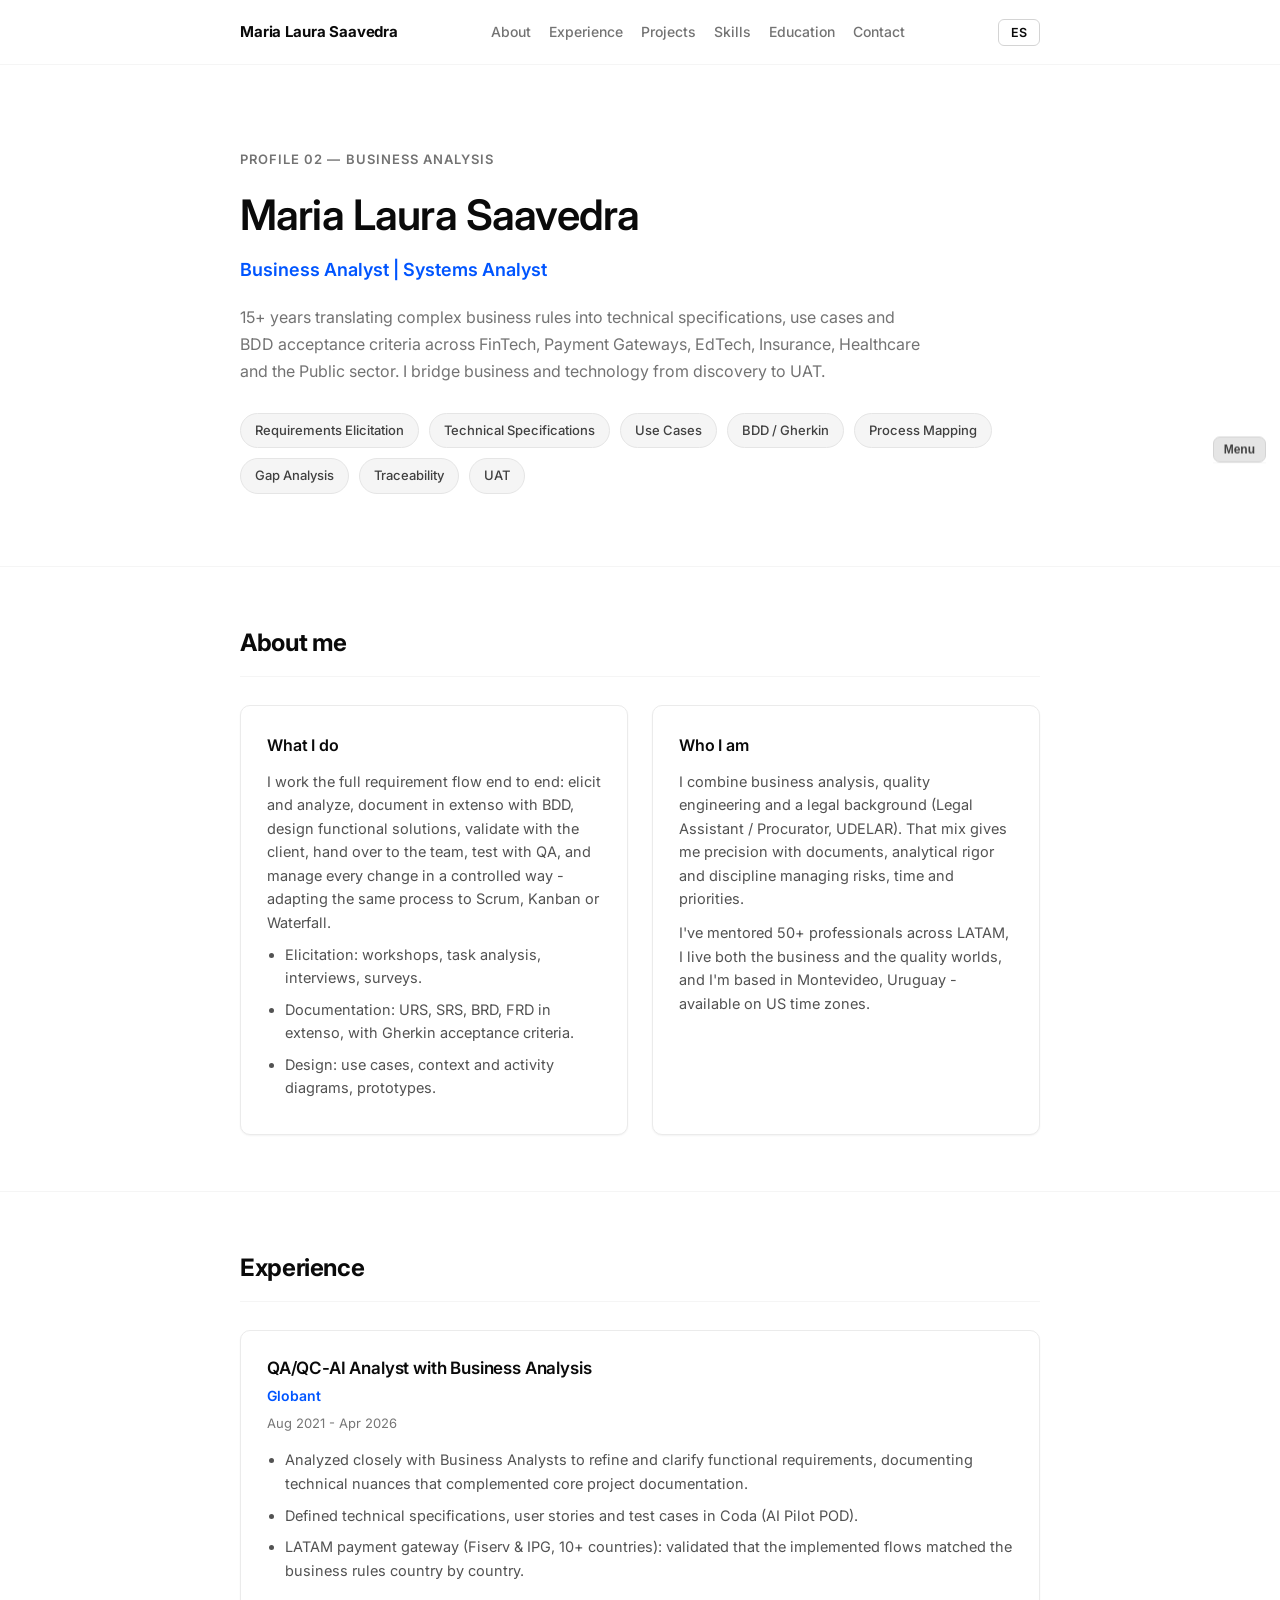
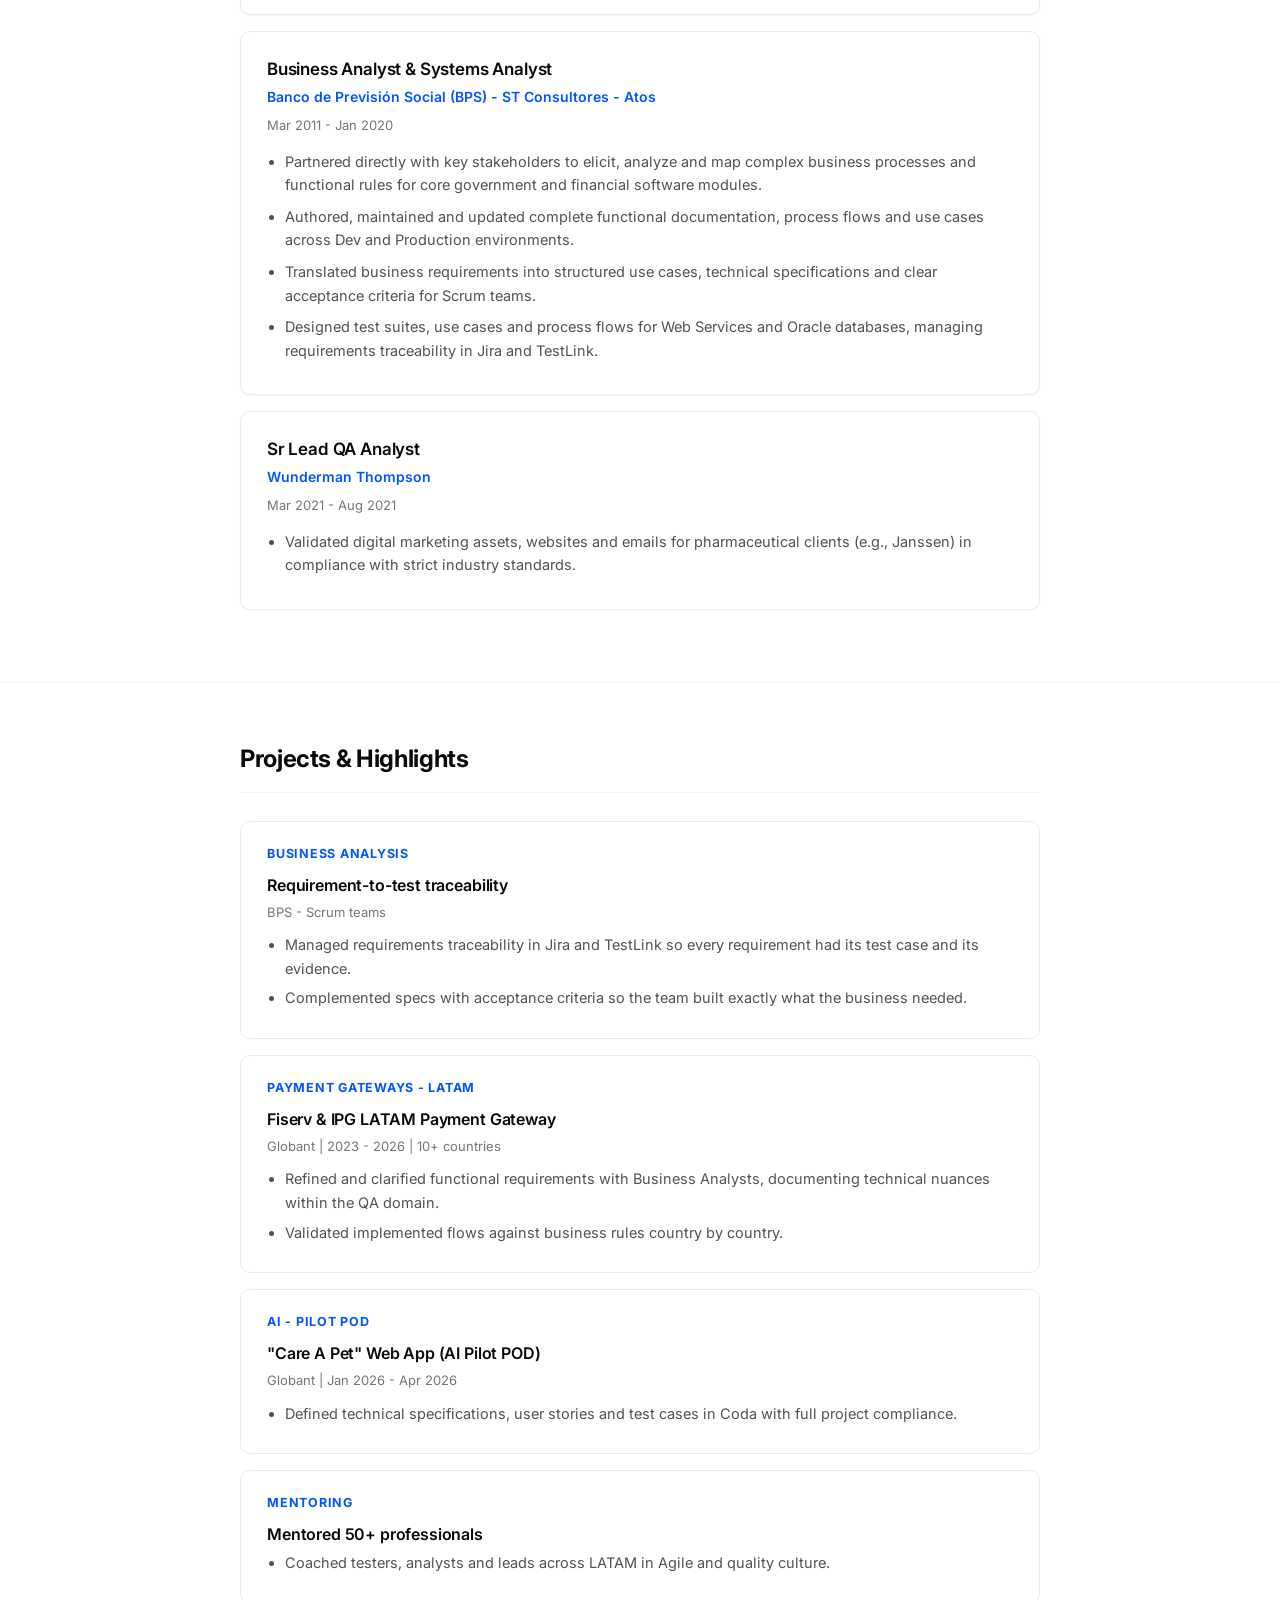
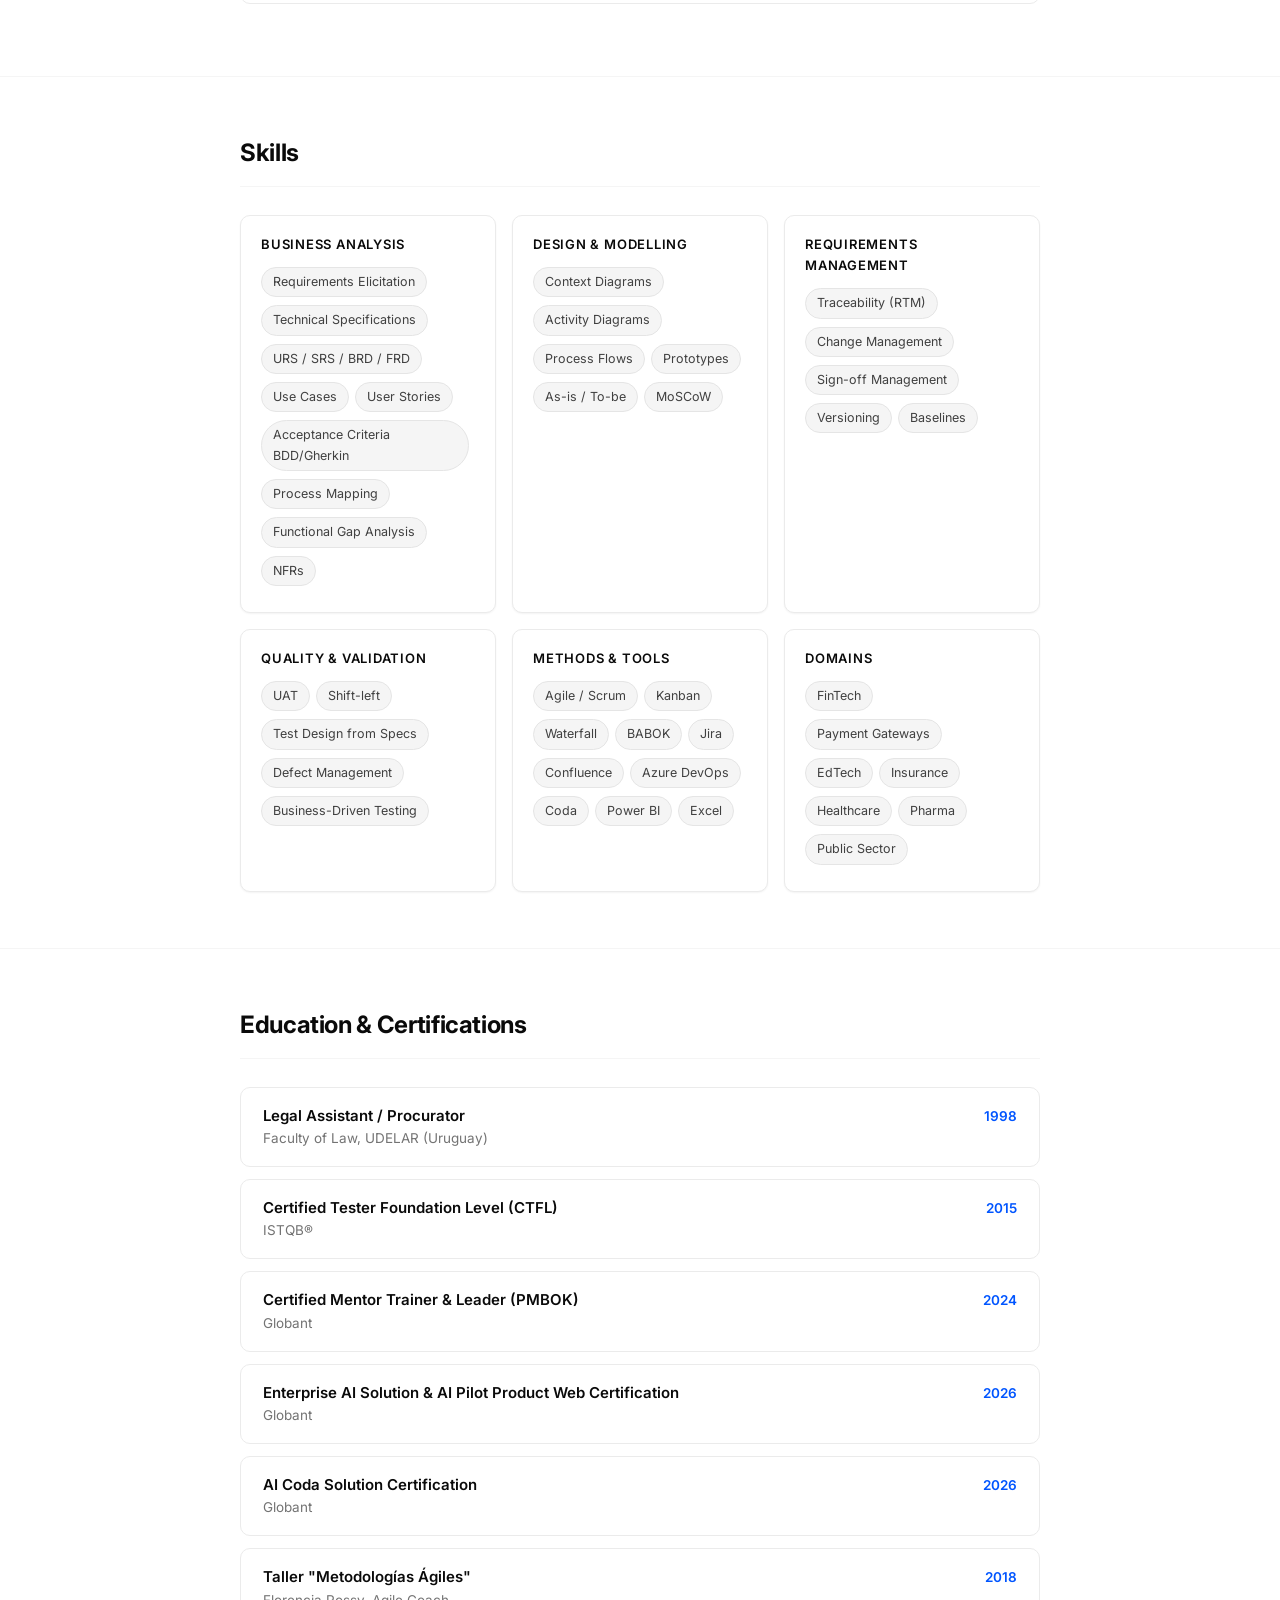
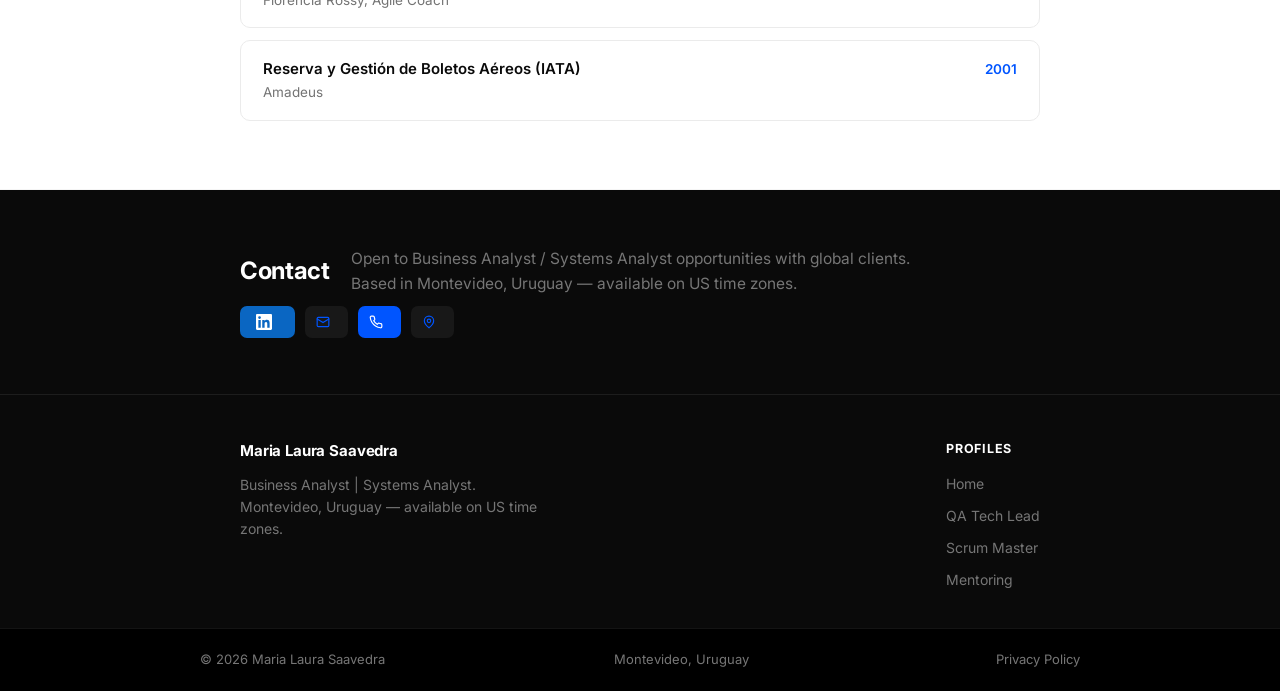
==== ba.html @ 7ba2ed05 "Anti-copia: CSS user-select, JS bloqueo clic/teclas, actualizo PDF CV-QA, fix tag-pair preexistentes" ====
<!DOCTYPE html>
<html lang="en">
<head>
<meta charset="UTF-8">
<meta name="viewport" content="width=device-width, initial-scale=1.0">
<title>Maria Laura Saavedra - Business Analyst</title>
<meta name="description" content="Business Analyst &amp; Systems Analyst with 15+ years. Requirements elicitation, technical specifications, use cases, BDD acceptance criteria, process mapping. FinTech, insurance, public sector.">
<link rel="preconnect" href="https://fonts.googleapis.com">
<link rel="preconnect" href="https://fonts.gstatic.com" crossorigin>
<link href="https://fonts.googleapis.com/css2?family=Inter:wght@400;500;600;700;800&display=swap" rel="stylesheet">
<link rel="stylesheet" href="styles.css">
</head>
<body>

<nav>
  <div class="container">
    <a class="logo" href="index.html">Maria Laura Saavedra</a>
    <div class="nav-links">
      <a href="#about"><span class="en">About</span><span class="es">Sobre mí</span></a>
      <a href="#experience"><span class="en">Experience</span><span class="es">Experiencia</span></a>
      <a href="#projects"><span class="en">Projects</span><span class="es">Proyectos</span></a>
      <a href="#skills"><span class="en">Skills</span><span class="es">Habilidades</span></a>
      <a href="#education"><span class="en">Education</span><span class="es">Educación</span></a>
      <a href="#contact"><span class="en">Contact</span><span class="es">Contacto</span></a>
    </div>
    <button class="lang-btn" id="langBtn" onclick="toggleLang()">ES</button>
  </div>
</nav>

<header class="hero">
  <div class="container">
    <span class="hero-label en">Profile 02 &mdash; Business Analysis</span>
    <span class="hero-label es">Perfil 02 &mdash; Análisis de Negocio</span>
    <h1>Maria Laura Saavedra</h1>
    <div class="role">Business Analyst | Systems Analyst</div>
    <p class="en">15+ years translating complex business rules into technical specifications, use cases and BDD acceptance criteria across FinTech, Payment Gateways, EdTech, Insurance, Healthcare and the Public sector. I bridge business and technology from discovery to UAT.</p>
    <p class="es">15+ años traduciendo reglas de negocio complejas en especificaciones técnicas, casos de uso y criterios de aceptación BDD en FinTech, Pasarelas de Pago, EdTech, Seguros, Salud y Sector Público. Soy el puente entre el negocio y la tecnología, del discovery a la UAT.</p>
    <div class="chips">
      <span class="chip">Requirements Elicitation</span>
      <span class="chip">Technical Specifications</span>
      <span class="chip">Use Cases</span>
      <span class="chip">BDD / Gherkin</span>
      <span class="chip">Process Mapping</span>
      <span class="chip">Gap Analysis</span>
      <span class="chip">Traceability</span>
      <span class="chip">UAT</span>
    </div>
  </div>
</header>

<section id="about">
  <div class="container">
    <h2 class="en">About me</h2><h2 class="es">Sobre mí</h2>
    <div class="about-grid">
      <div class="about-card">
        <h3 class="en">What I do</h3><h3 class="es">Qué hago</h3>
        <p class="en">I work the full requirement flow end to end: elicit and analyze, document in extenso with BDD, design functional solutions, validate with the client, hand over to the team, test with QA, and manage every change in a controlled way - adapting the same process to Scrum, Kanban or Waterfall.</p>
        <p class="es">Trabajo el flujo completo del requisito: elicito y analizo, documento en extenso con BDD, diseño soluciones funcionales, valido con el cliente, entrego al equipo, pruebo con QA y gestiono cada cambio de forma controlada - adaptando el proceso a Scrum, Kanban o Waterfall.</p>
        <ul>
          <li class="en">Elicitation: workshops, task analysis, interviews, surveys.</li>
          <li class="es">Elicitación: workshops, task analysis, entrevistas, encuestas.</li>
          <li class="en">Documentation: URS, SRS, BRD, FRD in extenso, with Gherkin acceptance criteria.</li>
          <li class="es">Documentación: URS, SRS, BRD, FRD en extenso, con criterios de aceptación Gherkin.</li>
          <li class="en">Design: use cases, context and activity diagrams, prototypes.</li>
          <li class="es">Diseño: casos de uso, diagramas de contexto y actividad, prototipos.</li>
        </ul>
      </div>
      <div class="about-card">
        <h3 class="en">Who I am</h3><h3 class="es">Quién soy</h3>
        <p class="en">I combine business analysis, quality engineering and a legal background (Legal Assistant / Procurator, UDELAR). That mix gives me precision with documents, analytical rigor and discipline managing risks, time and priorities.</p>
        <p class="es">Combino análisis de negocio, ingeniería de calidad y formación legal (Asistente / Procurador, UDELAR). Esa mezcla me da precisión con la documentación, rigor analítico y disciplina para gestionar riesgos, tiempos y prioridades.</p>
        <p class="en" style="margin-top:10px;">I've mentored 50+ professionals across LATAM, I live both the business and the quality worlds, and I'm based in Montevideo, Uruguay - available on US time zones.</p>
        <p class="es" style="margin-top:10px;">He mentorado a 50+ profesionales en LATAM, vivo los mundos del negocio y de la calidad, y estoy en Montevideo, Uruguay - disponible en horarios de EE.UU.</p>
      </div>
    </div>
  </div>
</section>

<section id="experience">
  <div class="container">
    <h2 class="en">Experience</h2><h2 class="es">Experiencia</h2>

    <div class="job">
      <h3 class="en">QA/QC-AI Analyst with Business Analysis</h3><h3 class="es">QA/QC-AI Analyst con Análisis de Negocio</h3>
      <div class="co">Globant</div>
      <div class="date">Aug 2021 - Apr 2026</div>
      <ul>
        <li class="en">Analyzed closely with Business Analysts to refine and clarify functional requirements, documenting technical nuances that complemented core project documentation.</li>
        <li class="es">Analicé junto a los Business Analysts para refinar y clarificar requisitos funcionales, documentando matices técnicos que complementaban la documentación central del proyecto.</li>
        <li class="en">Defined technical specifications, user stories and test cases in Coda (AI Pilot POD).</li>
        <li class="es">Definí especificaciones técnicas, user stories y casos de prueba en Coda (AI Pilot POD).</li>
        <li class="en">LATAM payment gateway (Fiserv &amp; IPG, 10+ countries): validated that the implemented flows matched the business rules country by country.</li>
        <li class="es">Pasarela de pagos LATAM (Fiserv &amp; IPG, 10+ países): validé que los flujos implementados coincidieran con las reglas de negocio país por país.</li>
      </ul>
    </div>

    <div class="job">
      <h3 class="en">Business Analyst &amp; Systems Analyst</h3><h3 class="es">Business Analyst &amp; Systems Analyst</h3>
      <div class="co">Banco de Previsi&oacute;n Social (BPS) - ST Consultores - Atos</div>
      <div class="date">Mar 2011 - Jan 2020</div>
      <ul>
        <li class="en">Partnered directly with key stakeholders to elicit, analyze and map complex business processes and functional rules for core government and financial software modules.</li>
        <li class="es">Trabajé directamente con stakeholders clave para elicitar, analizar y mapear procesos de negocio y reglas funcionales de módulos core gubernamentales y financieros.</li>
        <li class="en">Authored, maintained and updated complete functional documentation, process flows and use cases across Dev and Production environments.</li>
        <li class="es">Redacté, mantuve y actualicé documentación funcional completa, flujos de proceso y casos de uso en ambientes de Desarrollo y Producción.</li>
        <li class="en">Translated business requirements into structured use cases, technical specifications and clear acceptance criteria for Scrum teams.</li>
        <li class="es">Traduje requisitos de negocio en casos de uso estructurados, especificaciones técnicas y criterios de aceptación claros para equipos Scrum.</li>
        <li class="en">Designed test suites, use cases and process flows for Web Services and Oracle databases, managing requirements traceability in Jira and TestLink.</li>
        <li class="es">Diseñé suites de pruebas, casos de uso y flujos para Web Services y Oracle, gestionando la trazabilidad de requisitos en Jira y TestLink.</li>
      </ul>
    </div>

    <div class="job">
      <h3 class="en">Sr Lead QA Analyst</h3><h3 class="es">Sr Lead QA Analyst</h3>
      <div class="co">Wunderman Thompson</div>
      <div class="date">Mar 2021 - Aug 2021</div>
      <ul>
        <li class="en">Validated digital marketing assets, websites and emails for pharmaceutical clients (e.g., Janssen) in compliance with strict industry standards.</li>
        <li class="es">Validé assets de marketing digital, sitios y emails para clientes farmacéuticos (ej. Janssen) cumpliendo estándares estrictos de la industria.</li>
      </ul>
    </div>
  </div>
</section>

<section id="projects">
  <div class="container">
    <h2 class="en">Projects &amp; Highlights</h2><h2 class="es">Proyectos y logros</h2>

    <div class="proj">
      <div class="tag en">Business Analysis</div><div class="tag es">Análisis de negocio</div>
      <h3 class="en">Requirement-to-test traceability</h3><h3 class="es">Trazabilidad requisito-prueba</h3>
      <div class="meta en">BPS - Scrum teams</div><div class="meta es">BPS - equipos Scrum</div>
      <ul>
        <li class="en">Managed requirements traceability in Jira and TestLink so every requirement had its test case and its evidence.</li>
        <li class="es">Gestioné la trazabilidad de requisitos en Jira y TestLink para que cada requisito tuviera su caso de prueba y su evidencia.</li>
        <li class="en">Complemented specs with acceptance criteria so the team built exactly what the business needed.</li>
        <li class="es">Complementé las especificaciones con criterios de aceptación para que el equipo construyera exactamente lo que el negocio necesitaba.</li>
      </ul>
    </div>

    <div class="proj">
      <div class="tag en">Payment Gateways - LATAM</div><div class="tag es">Pasarelas de Pago - LATAM</div>
      <h3>Fiserv &amp; IPG LATAM Payment Gateway</h3>
      <div class="meta en">Globant | 2023 - 2026 | 10+ countries</div><div class="meta es">Globant | 2023 - 2026 | 10+ países</div>
      <ul>
        <li class="en">Refined and clarified functional requirements with Business Analysts, documenting technical nuances within the QA domain.</li>
        <li class="es">Refiné y clarifiqué requisitos funcionales con los Business Analysts, documentando matices técnicos desde el dominio QA.</li>
        <li class="en">Validated implemented flows against business rules country by country.</li>
        <li class="es">Validé los flujos implementados contra las reglas de negocio país por país.</li>
      </ul>
    </div>

    <div class="proj">
      <div class="tag en">AI - Pilot POD</div><div class="tag es">IA - Pilot POD</div>
      <h3>"Care A Pet" Web App (AI Pilot POD)</h3>
      <div class="meta en">Globant | Jan 2026 - Apr 2026</div><div class="meta es">Globant | Ene 2026 - Abr 2026</div>
      <ul>
        <li class="en">Defined technical specifications, user stories and test cases in Coda with full project compliance.</li>
        <li class="es">Definí especificaciones técnicas, user stories y casos de prueba en Coda con compliance completo del proyecto.</li>
      </ul>
    </div>

    <div class="proj">
      <div class="tag en">Mentoring</div><div class="tag es">Mentoría</div>
      <h3 class="en">Mentored 50+ professionals</h3><h3 class="es">50+ profesionales mentorados</h3>
      <ul>
        <li class="en">Coached testers, analysts and leads across LATAM in Agile and quality culture.</li>
        <li class="es">Coaché testers, analistas y líderes en LATAM en cultura Agile y de calidad.</li>
      </ul>
    </div>
  </div>
</section>

<section id="skills">
  <div class="container">
    <h2 class="en">Skills</h2><h2 class="es">Habilidades</h2>
    <div class="skills-grid">
      <div class="skill-card">
        <h3 class="en">Business Analysis</h3><h3 class="es">Análisis de negocio</h3>
        <span>Requirements Elicitation</span><span>Technical Specifications</span><span>URS / SRS / BRD / FRD</span><span>Use Cases</span><span>User Stories</span><span>Acceptance Criteria BDD/Gherkin</span><span>Process Mapping</span><span>Functional Gap Analysis</span><span>NFRs</span>
      </div>
      <div class="skill-card">
        <h3 class="en">Design &amp; Modelling</h3><h3 class="es">Diseño y modelado</h3>
        <span>Context Diagrams</span><span>Activity Diagrams</span><span>Process Flows</span><span>Prototypes</span><span>As-is / To-be</span><span>MoSCoW</span>
      </div>
      <div class="skill-card">
        <h3 class="en">Requirements Management</h3><h3 class="es">Gestión de requisitos</h3>
        <span>Traceability (RTM)</span><span>Change Management</span><span>Sign-off Management</span><span>Versioning</span><span>Baselines</span>
      </div>
      <div class="skill-card">
        <h3 class="en">Quality &amp; Validation</h3><h3 class="es">Calidad y validación</h3>
        <span>UAT</span><span>Shift-left</span><span>Test Design from Specs</span><span>Defect Management</span><span>Business-Driven Testing</span>
      </div>
      <div class="skill-card">
        <h3 class="en">Methods &amp; Tools</h3><h3 class="es">Métodos y herramientas</h3>
        <span>Agile / Scrum</span><span>Kanban</span><span>Waterfall</span><span>BABOK</span><span>Jira</span><span>Confluence</span><span>Azure DevOps</span><span>Coda</span><span>Power BI</span><span>Excel</span>
      </div>
      <div class="skill-card">
        <h3 class="en">Domains</h3><h3 class="es">Dominios</h3>
        <span>FinTech</span><span>Payment Gateways</span><span>EdTech</span><span>Insurance</span><span>Healthcare</span><span>Pharma</span><span>Public Sector</span>
      </div>
    </div>
  </div>
</section>

<section id="education">
  <div class="container">
    <h2 class="en">Education &amp; Certifications</h2><h2 class="es">Educación y certificaciones</h2>
    <div class="edu">
      <div><div class="name">Legal Assistant / Procurator</div><div class="detail en">Faculty of Law, UDELAR (Uruguay)</div><div class="detail es">Facultad de Derecho, UDELAR (Uruguay)</div></div>
      <div class="date">1998</div>
    </div>
    <div class="edu">
      <div><div class="name">Certified Tester Foundation Level (CTFL)</div><div class="detail">ISTQB&reg;</div></div>
      <div class="date">2015</div>
    </div>
    <div class="edu">
      <div><div class="name">Certified Mentor Trainer &amp; Leader (PMBOK)</div><div class="detail">Globant</div></div>
      <div class="date">2024</div>
    </div>
    <div class="edu">
      <div><div class="name">Enterprise AI Solution &amp; AI Pilot Product Web Certification</div><div class="detail">Globant</div></div>
      <div class="date">2026</div>
    </div>
    <div class="edu">
      <div><div class="name">AI Coda Solution Certification</div><div class="detail">Globant</div></div>
      <div class="date">2026</div>
    </div>
    <div class="edu">
      <div><div class="name">Taller "Metodolog&iacute;as &Aacute;giles"</div><div class="detail">Florencia Rossy, Agile Coach</div></div>
      <div class="date">2018</div>
    </div>
    <div class="edu">
      <div><div class="name">Reserva y Gesti&oacute;n de Boletos A&eacute;reos (IATA)</div><div class="detail">Amadeus</div></div>
      <div class="date">2001</div>
    </div>
  </div>
</section>

<section id="contact" class="contact">
  <div class="container">
    <div class="contact-info">
      <h2 class="en">Contact</h2><h2 class="es">Contacto</h2>
      <p class="en">Open to Business Analyst / Systems Analyst opportunities with global clients.<br>Based in Montevideo, Uruguay &mdash; available on US time zones.</p>
      <p class="es">Disponible para oportunidades de Business Analyst / Systems Analyst con clientes globales.<br>Vivo en Montevideo, Uruguay &mdash; disponible en horarios de EE.UU.</p>
      <div class="contact-row">
      <a class="citem linkedin" href="https://www.linkedin.com/in/maria-laura-saavedra-rodriguez-45029432/" target="_blank" rel="noopener" title="LinkedIn" aria-label="LinkedIn"><svg class="btn-icon" viewBox="0 0 24 24" fill="currentColor" aria-hidden="true"><path d="M20.45 20.45h-3.55v-5.57c0-1.33-.03-3.04-1.85-3.04-1.86 0-2.14 1.45-2.14 2.94v5.67H9.36V9h3.41v1.56h.05c.47-.9 1.63-1.85 3.36-1.85 3.6 0 4.27 2.37 4.27 5.45v6.29zM5.34 7.43a2.06 2.06 0 1 1 0-4.12 2.06 2.06 0 0 1 0 4.12zM7.12 20.45H3.55V9h3.57v11.45zM22.22 0H1.77C.79 0 0 .77 0 1.72v20.55C0 23.23.79 24 1.77 24h20.45c.98 0 1.78-.77 1.78-1.73V1.72C24 .77 23.2 0 22.22 0z"/></svg></a>
      <a class="citem icon" href="mailto:saalaura@gmail.com" title="saalaura@gmail.com" aria-label="Email"><svg class="btn-icon" viewBox="0 0 24 24" fill="none" stroke="currentColor" stroke-width="2" stroke-linecap="round" stroke-linejoin="round" aria-hidden="true"><rect x="2" y="4" width="20" height="16" rx="2"/><path d="m22 7-10 6L2 7"/></svg></a>
      <a class="citem icon blue" href="tel:+59897496335" title="+598 97 496 335" aria-label="Phone"><svg class="btn-icon" viewBox="0 0 24 24" fill="none" stroke="currentColor" stroke-width="2" stroke-linecap="round" stroke-linejoin="round" aria-hidden="true"><path d="M22 16.92v3a2 2 0 0 1-2.18 2 19.79 19.79 0 0 1-8.63-3.07 19.5 19.5 0 0 1-6-6 19.79 19.79 0 0 1-3.07-8.67A2 2 0 0 1 4.11 2h3a2 2 0 0 1 2 1.72c.13.96.36 1.9.7 2.81a2 2 0 0 1-.45 2.11L8.09 9.91a16 16 0 0 0 6 6l1.27-1.27a2 2 0 0 1 2.11-.45c.91.34 1.85.57 2.81.7A2 2 0 0 1 22 16.92z"/></svg></a>
      <a class="citem icon" href="https://www.google.com/maps/search/Montevideo,+Uruguay" target="_blank" rel="noopener" title="Montevideo, Uruguay" aria-label="Location"><svg class="btn-icon" viewBox="0 0 24 24" fill="none" stroke="currentColor" stroke-width="2" stroke-linecap="round" stroke-linejoin="round" aria-hidden="true"><path d="M20 10c0 6-8 12-8 12s-8-6-8-12a8 8 0 0 1 16 0Z"/><circle cx="12" cy="10" r="3"/></svg></a>
      </div>
    </div>
  </div>
</section>

<footer>
  <div class="footer-grid">
    <div class="footer-brand">
      <div class="footer-logo">Maria Laura Saavedra</div>
      <p class="footer-desc">Business Analyst | Systems Analyst.<br>Montevideo, Uruguay &mdash; available on US time zones.</p>
    </div>
    <div class="footer-col">
      <div class="footer-col-heading"><span class="en">Profiles</span><span class="es">Perfiles</span></div>
      <a href="index.html"><span class="en">Home</span><span class="es">Inicio</span></a>
      <a href="qa-lead.html"><span class="en">QA Tech Lead</span><span class="es">QA Tech Lead</span></a>
      <a href="scrum-master.html"><span class="en">Scrum Master</span><span class="es">Scrum Master</span></a>
      <a href="mentoring.html"><span class="en">Mentoring</span><span class="es">Mentoría</span></a>
    </div>
  </div>
  <div class="footer-bottom">
    <div class="footer-bottom-inner">
      <span>&copy; <span id="year"></span> Maria Laura Saavedra</span>
      <span>Montevideo, Uruguay</span>
      <div class="footer-bottom-links">
        <a href="privacy.html"><span class="en">Privacy Policy</span><span class="es">Política de privacidad</span></a>
      </div>
    </div>
  </div>
</footer>

<script>
  document.getElementById('year').textContent = new Date().getFullYear();
  function toggleLang() {
    document.body.classList.toggle('es');
    document.getElementById('langBtn').textContent = document.body.classList.contains('es') ? 'EN' : 'ES';
  }
  document.getElementById('floatToggle').addEventListener('click', function () {
    document.getElementById('floatPanel').classList.toggle('open');
  });
</script>
<nav class="float-nav" aria-label="Quick nav">
  <button class="float-toggle" id="floatToggle" aria-label="Menu"><span class="en">Menu</span><span class="es">Menú</span></button>
  <div class="float-panel" id="floatPanel">
    <a href="index.html"><span class="en">Home</span><span class="es">Inicio</span></a>
    <a href="qa-lead.html">QA</a>
    <a href="ba.html">BA</a>
    <a href="scrum-master.html">SM</a>
    <a href="mentoring.html"><span class="en">Mentoring</span><span class="es">Mentoría</span></a>
  </div>
</nav>
<script src="anti-copy.js"></script>
</body>
</html>
---- styles.css ----
:root {
  --ink: #0a0a0a;
  --ink-90: #1a1a1a;
  --ink-80: #2d2d2d;
  --ink-70: #404040;
  --ink-60: #525252;
  --ink-50: #737373;
  --ink-40: #767676;
  --ink-30: #d4d4d4;
  --ink-20: #e5e5e5;
  --ink-15: #ebebeb;
  --ink-10: #f5f5f5;
  --ink-5: #fafafa;
  --white: #ffffff;
  --accent: #0055ff;
  --accent-hover: #0044dd;
  --max-width: 880px;
  --radius: 10px;
  --shadow-sm: 0 1px 2px 0 rgb(0 0 0 / 0.05);
  --shadow-md: 0 4px 6px -1px rgb(0 0 0 / 0.06);
  --shadow-lg: 0 10px 20px -4px rgb(0 0 0 / 0.08);
  --transition-fast: 150ms cubic-bezier(0.4, 0, 0.2, 1);
  --transition-base: 250ms cubic-bezier(0.4, 0, 0.2, 1);
}
* { margin: 0; padding: 0; box-sizing: border-box; }
html { scroll-behavior: smooth; -webkit-font-smoothing: antialiased; }
body {
  font-family: 'Inter', -apple-system, BlinkMacSystemFont, 'Segoe UI', Roboto, sans-serif;
  font-weight: 400;
  line-height: 1.625;
  color: var(--ink-80);
  background: var(--white);
  min-height: 100vh;
  -webkit-user-select: none;
  -moz-user-select: none;
  -ms-user-select: none;
  user-select: none;
}
img { -webkit-user-select: none; -moz-user-select: none; -ms-user-select: none; user-select: none; -webkit-user-drag: none; }
.container, body:after { -webkit-touch-callout: none; }
.container { max-width: var(--max-width); margin: 0 auto; padding: 0 40px; }

/* LANG TOGGLE */
.es { display: none !important; }
body.es .es { display: inline !important; }
body.es .en { display: none !important; }
body.es .en-only { display: none !important; }
body.es .es-only { display: inline !important; }
.es-only { display: none !important; }

/* NAV */
nav { position: sticky; top: 0; background: rgba(255,255,255,0.92); backdrop-filter: blur(8px); border-bottom: 1px solid var(--ink-10); z-index: 100; }
nav .container { display: flex; align-items: center; justify-content: space-between; height: 64px; gap: 12px; }
.logo { font-weight: 700; font-size: 15px; color: var(--ink); text-decoration: none; letter-spacing: -0.01em; }
.logo:hover { color: var(--accent); }
.nav-links { display: flex; align-items: center; gap: 18px; }
.nav-links a { color: var(--ink-50); text-decoration: none; font-size: 14px; font-weight: 500; transition: color var(--transition-fast); }
.nav-links a:hover { color: var(--ink); }
.nav-link-btn { color: var(--ink-50); text-decoration: none; font-size: 14px; font-weight: 500; transition: color var(--transition-fast); }
.nav-link-btn:hover { color: var(--accent); }
.lang-btn {
  background: transparent;
  color: var(--ink);
  border: 1px solid var(--ink-30);
  padding: 5px 12px;
  border-radius: 6px;
  font-family: inherit;
  font-weight: 600;
  font-size: 12.5px;
  letter-spacing: 0.02em;
  cursor: pointer;
  white-space: nowrap;
  transition: all var(--transition-fast);
}
.lang-btn:hover { border-color: var(--ink); }

/* HERO */
.hero { padding: 84px 0 72px; background: var(--white); color: var(--ink-80); }
.hero-label {
  display: block;
  font-size: 13px;
  font-weight: 600;
  letter-spacing: 0.08em;
  text-transform: uppercase;
  color: var(--ink-50);
  margin-bottom: 20px;
}
.hero h1 { font-size: clamp(30px, 5vw, 42px); font-weight: 600; line-height: 1.2; letter-spacing: -0.02em; color: var(--ink); margin-bottom: 14px; }
.hero .role { font-size: 18px; font-weight: 600; color: var(--accent); margin-bottom: 20px; }
.hero p { font-size: 16px; line-height: 1.7; color: var(--ink-50); max-width: 680px; }
.hero-proof { display: flex; align-items: center; gap: 20px; margin-top: 28px; flex-wrap: wrap; }
.hero-proof-stats { font-size: 13px; font-weight: 500; letter-spacing: 0.02em; color: var(--ink-40); }
.hero-proof-stats strong { color: var(--ink); font-weight: 600; }
.hero-proof-social { display: flex; gap: 16px; }
.hero-proof-social a { color: var(--ink-30); transition: color var(--transition-fast); display: inline-flex; }
.hero-proof-social a:hover { color: var(--ink); }
.hero .chips { margin-top: 28px; display: flex; flex-wrap: wrap; gap: 10px; }
.chip {
  background: var(--ink-10);
  border: 1px solid var(--ink-20);
  color: var(--ink-70);
  padding: 6px 14px;
  border-radius: 999px;
  font-size: 13px;
  font-weight: 500;
}

/* SECTIONS */
section { padding: 56px 0; border-top: 1px solid var(--ink-10); }
h2 {
  font-size: 24px;
  font-weight: 700;
  letter-spacing: -0.015em;
  color: var(--ink);
  margin-bottom: 28px;
  padding-bottom: 14px;
  border-bottom: 1px solid var(--ink-10);
  display: block;
}

/* ABOUT */
.about-grid { display: grid; grid-template-columns: 1fr 1fr; gap: 24px; }
.about-card { background: var(--white); border: 1px solid var(--ink-15); border-radius: var(--radius); padding: 26px; box-shadow: var(--shadow-sm); }
.about-card h3 { color: var(--ink); font-weight: 600; font-size: 16px; margin-bottom: 12px; letter-spacing: -0.01em; }
.about-card p, .about-card li { font-size: 14.5px; color: var(--ink-60); }
.about-card ul { padding-left: 18px; margin-top: 8px; }
.about-card li { margin-bottom: 8px; }

/* EXPERIENCE */
.job {
  background: var(--white);
  border: 1px solid var(--ink-15);
  border-radius: var(--radius);
  padding: 24px 26px;
  margin-bottom: 16px;
  box-shadow: var(--shadow-sm);
  transition: border-color var(--transition-fast), box-shadow var(--transition-fast);
}
.job:hover { border-color: var(--ink-30); box-shadow: var(--shadow-md); }
.job h3 { font-size: 17px; font-weight: 600; color: var(--ink); letter-spacing: -0.01em; }
.job .co { color: var(--accent); font-weight: 600; font-size: 14px; margin-top: 2px; }
.job .date { color: var(--ink-40); font-size: 13px; margin: 6px 0 14px; }
.job ul { padding-left: 18px; }
.job li { margin-bottom: 8px; font-size: 14.5px; color: var(--ink-60); }

/* PROJECTS */
.proj { background: var(--white); border: 1px solid var(--ink-15); border-radius: var(--radius); padding: 22px 26px; margin-bottom: 16px; transition: border-color var(--transition-fast), box-shadow var(--transition-fast); }
.proj:hover { border-color: var(--ink-30); box-shadow: var(--shadow-md); }
.proj .tag { color: var(--accent); font-weight: 700; font-size: 12.5px; text-transform: uppercase; letter-spacing: 0.06em; }
.proj h3 { color: var(--ink); font-weight: 600; font-size: 16px; margin: 8px 0 4px; letter-spacing: -0.01em; }
.proj .meta { color: var(--ink-40); font-size: 13px; margin-bottom: 10px; }
.proj p, .proj li { font-size: 14.5px; color: var(--ink-60); }
.proj ul { padding-left: 18px; }
.proj li { margin-bottom: 6px; }

/* SKILLS */
.skills-grid { display: grid; grid-template-columns: 1fr 1fr 1fr; gap: 16px; }
.skill-card { background: var(--white); border: 1px solid var(--ink-15); border-radius: var(--radius); padding: 18px 20px; box-shadow: var(--shadow-sm); }
.skill-card h3 { color: var(--ink); font-weight: 600; font-size: 13px; margin-bottom: 12px; text-transform: uppercase; letter-spacing: 0.06em; }
.skill-card span {
  display: inline-block;
  background: var(--ink-10);
  border: 1px solid var(--ink-20);
  color: var(--ink-70);
  padding: 4px 11px;
  border-radius: 999px;
  font-size: 12.5px;
  margin: 0 6px 8px 0;
}

/* EDUCATION */
.edu {
  background: var(--white);
  border: 1px solid var(--ink-15);
  border-radius: var(--radius);
  padding: 16px 22px;
  margin-bottom: 12px;
  display: flex;
  justify-content: space-between;
  align-items: baseline;
  gap: 16px;
  flex-wrap: wrap;
}
.edu .name { font-weight: 600; font-size: 15px; color: var(--ink); }
.edu .detail { color: var(--ink-50); font-size: 13.5px; }
.edu .date { color: var(--accent); font-weight: 600; font-size: 13.5px; white-space: nowrap; }

/* CONTACT */
.contact { background: var(--ink); color: var(--ink-30); }
.contact h2 { color: var(--white); border-bottom-color: rgba(255, 255, 255, 0.08); }
.contact-info h2 { margin: 0; padding: 0; border: none; white-space: nowrap; }
.contact p { color: var(--ink-40); font-size: 15.5px; }
.contact-info { display: flex; flex-wrap: wrap; align-items: center; gap: 10px 22px; }
.contact .citem { background: rgba(255, 255, 255, 0.06); border-color: rgba(255, 255, 255, 0.14); }
.contact .citem.icon:hover { background: rgba(255, 255, 255, 0.12); }
.contact .citem.icon svg { color: var(--accent); }
.contact .citem.linkedin { background: #0a66c2; border-color: #0a66c2; }
.contact .citem.blue { background: var(--accent); border-color: var(--accent); }
.contact .citem.blue svg { color: var(--white); }
.btn-icon { width: 14px; height: 14px; margin-right: 7px; vertical-align: -2px; color: var(--accent); }
.citem.linkedin svg { width: 16px; height: 16px; color: var(--white); display: block; }
.citem.linkedin:hover { background: #095eae; }
.citem.icon { padding: 9px 11px; text-decoration: none; }
.citem.blue:hover { background: var(--accent-hover); border-color: var(--accent-hover); }
.contact-row { display: flex; flex-wrap: wrap; align-items: center; gap: 10px; }
.citem {
  display: inline-flex;
  align-items: center;
  gap: 6px;
  border-radius: 7px;
  padding: 8px 16px;
  font-size: 13.5px;
}
/* LANDING */
.landing-hero { text-align: center; padding: 100px 0 84px; }
.landing-hero .hero-label { margin-bottom: 16px; }
.landing-hero h1 { font-size: clamp(32px, 5vw, 46px); }
.landing-hero .role { margin-bottom: 20px; }
.landing-hero p { margin: 0 auto; }
.landing-hero .hero-proof { justify-content: center; }
.cards { display: grid; grid-template-columns: 1fr 1fr; gap: 24px; padding: 40px 0 20px; }
.profile-card {
  background: var(--white);
  border: 1px solid var(--ink-15);
  border-radius: 12px;
  padding: 34px 30px;
  text-decoration: none;
  color: var(--ink-80);
  display: block;
  transition: border-color var(--transition-base), box-shadow var(--transition-base), transform var(--transition-base);
}
.profile-card:hover { border-color: var(--ink); transform: translateY(-3px); box-shadow: var(--shadow-lg); }
.profile-card .pc-tag { font-size: 12.5px; font-weight: 700; text-transform: uppercase; letter-spacing: 0.06em; color: var(--accent); }
.profile-card h3 { font-size: 23px; font-weight: 600; color: var(--ink); margin: 10px 0 8px; letter-spacing: -0.015em; }
.profile-card p { font-size: 14.5px; color: var(--ink-50); }
.profile-card .go { color: var(--ink); font-weight: 600; font-size: 14.5px; margin-top: 18px; display: inline-block; transition: color var(--transition-fast); }
.profile-card:hover .go { color: var(--accent); }

footer { border-top: 1px solid rgba(255, 255, 255, 0.08); background: var(--ink); color: var(--ink-40); font-size: 13.5px; }
.footer-grid { max-width: var(--max-width); margin: 0 auto; padding: 44px 40px 28px; display: flex; justify-content: space-between; gap: 36px; align-items: flex-start; }
.footer-brand { flex: 1; max-width: 460px; }
.footer-col { flex: 0 0 auto; }
.footer-logo { display: block; font-weight: 700; font-size: 15px; color: var(--white); text-decoration: none; letter-spacing: -0.01em; margin-bottom: 10px; }
.footer-desc { color: var(--ink-40); font-size: 14px; line-height: 1.6; margin-bottom: 16px; max-width: 320px; }
.footer-col-heading { display: block; font-size: 12.5px; font-weight: 700; text-transform: uppercase; letter-spacing: 0.06em; color: var(--white); margin-bottom: 14px; }
.footer-col a { display: block; color: var(--ink-40); text-decoration: none; font-size: 14px; margin-bottom: 9px; transition: color var(--transition-fast); }
.footer-col a:hover { color: var(--accent); }
.footer-bottom { border-top: 1px solid rgba(255, 255, 255, 0.08); background: #000000; padding: 20px 40px; text-align: center; }
.footer-bottom-inner { max-width: var(--max-width); margin: 0 auto; display: flex; justify-content: space-between; align-items: center; gap: 12px; flex-wrap: wrap; font-size: 13px; color: var(--ink-40); }
.footer-bottom-links a { color: var(--ink-40); text-decoration: none; margin-left: 18px; transition: color var(--transition-fast); }
.footer-bottom-links a:hover { color: var(--white); }

/* FLOAT NAV */
.float-nav {
  position: fixed;
  right: 14px;
  top: 50%;
  transform: translateY(-50%);
  z-index: 100;
  display: flex;
  flex-direction: column;
  align-items: flex-end;
}
.float-toggle {
  background: var(--ink-20);
  border: 1px solid var(--ink-30);
  color: var(--ink-70);
  font-size: 12px;
  font-weight: 600;
  padding: 6px 10px;
  border-radius: 7px;
  cursor: pointer;
  line-height: 1;
  transition: background var(--transition-fast);
}
.float-toggle:hover { background: var(--ink-30); }
.float-panel {
  display: none;
  flex-direction: column;
  gap: 2px;
  margin-top: 8px;
  background: var(--ink-20);
  border: 1px solid var(--ink-30);
  border-radius: 8px;
  padding: 6px;
  box-shadow: 0 10px 30px rgba(0, 0, 0, 0.1);
}
.float-panel.open { display: flex; }
.float-panel a {
  color: var(--ink-70);
  text-decoration: none;
  font-size: 12.5px;
  font-weight: 600;
  padding: 6px 12px;
  border-radius: 6px;
  white-space: nowrap;
  transition: background var(--transition-fast), color var(--transition-fast);
}
.float-panel a:hover { background: var(--accent); color: var(--white); }

/* LEGAL */
.legal { padding: 84px 0; }
.legal h1 { margin: 0 0 6px; }
.legal-meta { color: var(--ink-40); font-size: 13.5px; margin-bottom: 26px; }
.legal-meta a, .legal a { color: var(--accent); text-decoration: none; }
.legal-meta a:hover, .legal a:hover { color: var(--accent-hover); }
.legal p { color: var(--ink-60); font-size: 15.5px; line-height: 1.7; margin-bottom: 16px; }
.legal-back { margin-top: 30px; }

@media (max-width: 760px) {
  .about-grid, .skills-grid, .cards { grid-template-columns: 1fr; }
  .hero h1, .landing-hero h1 { font-size: 28px; }
  .nav-links { gap: 12px; }
  .nav-links a { font-size: 13px; }
  h2 { font-size: 21px; }
  .logo { font-size: 13.5px; }
  section { padding: 44px 0; }
  .footer-grid { grid-template-columns: 1fr; gap: 24px; }
  .footer-bottom-inner { justify-content: center; }
}
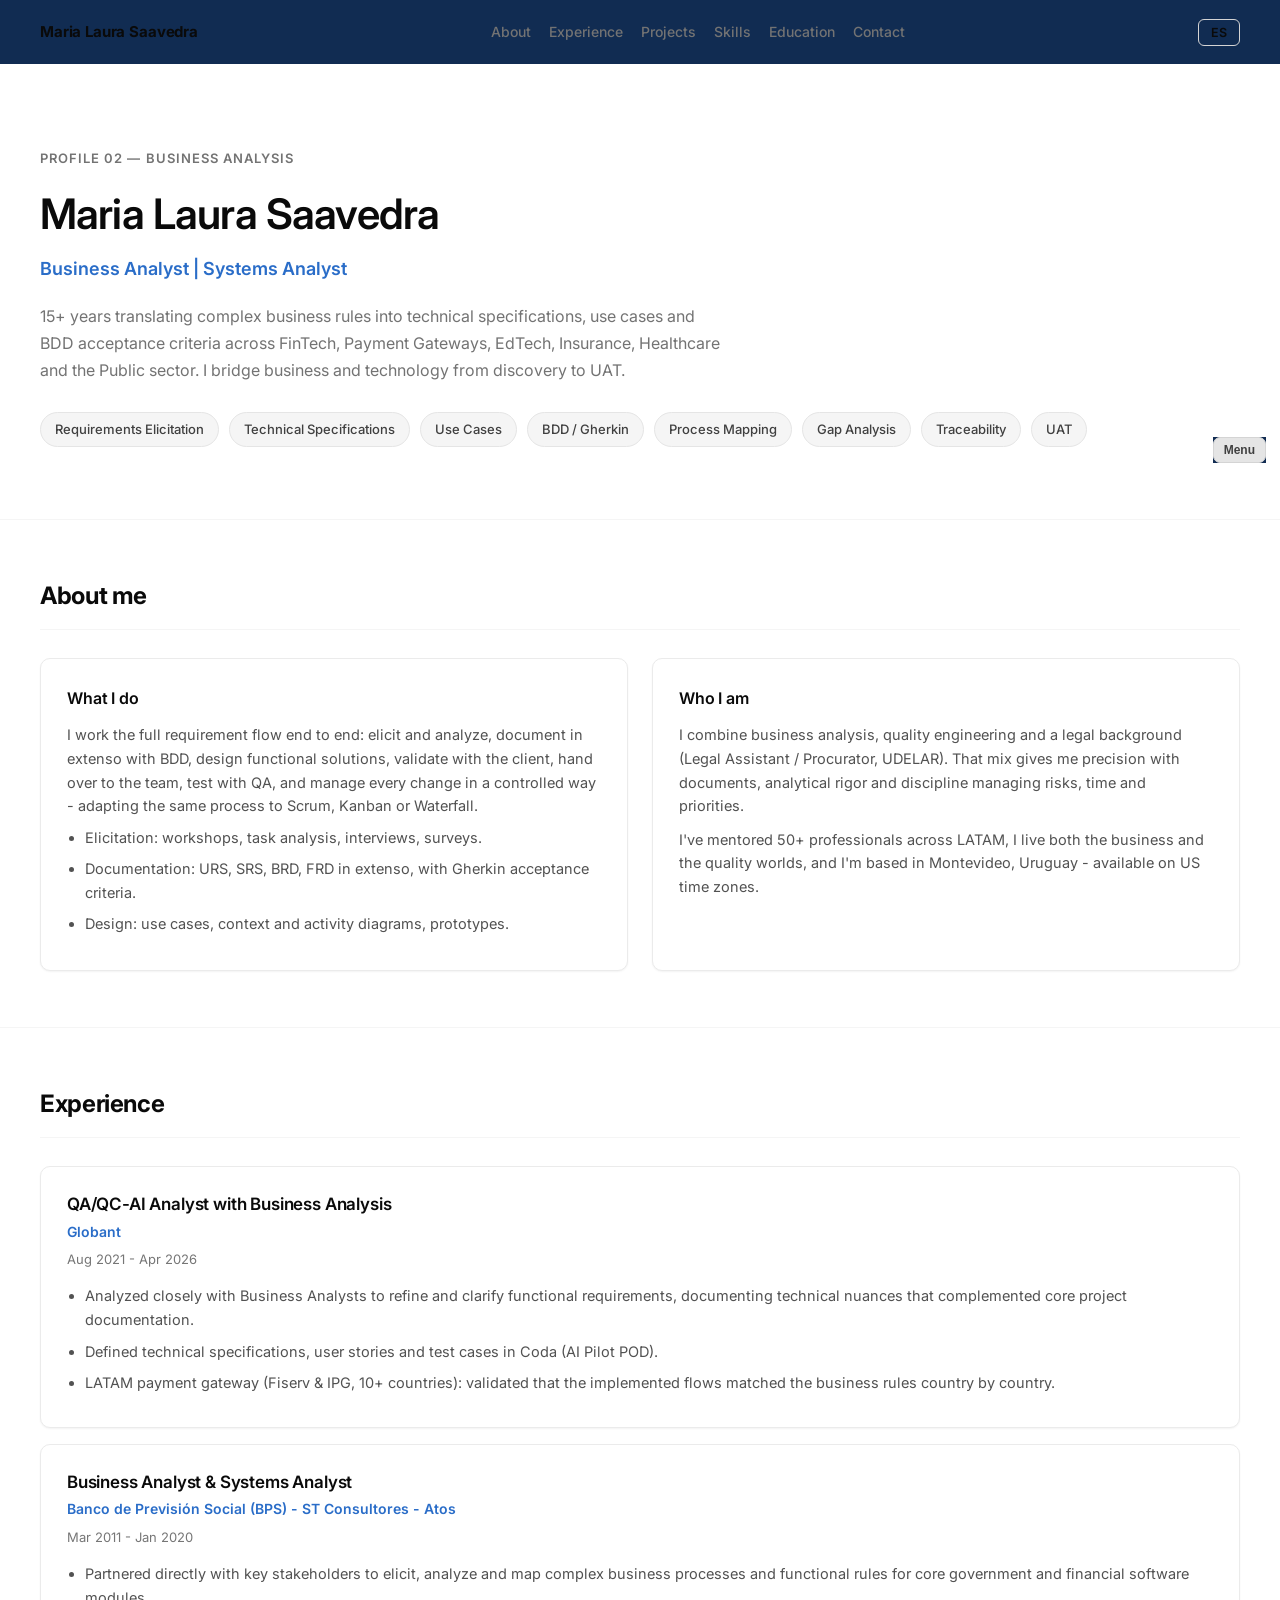
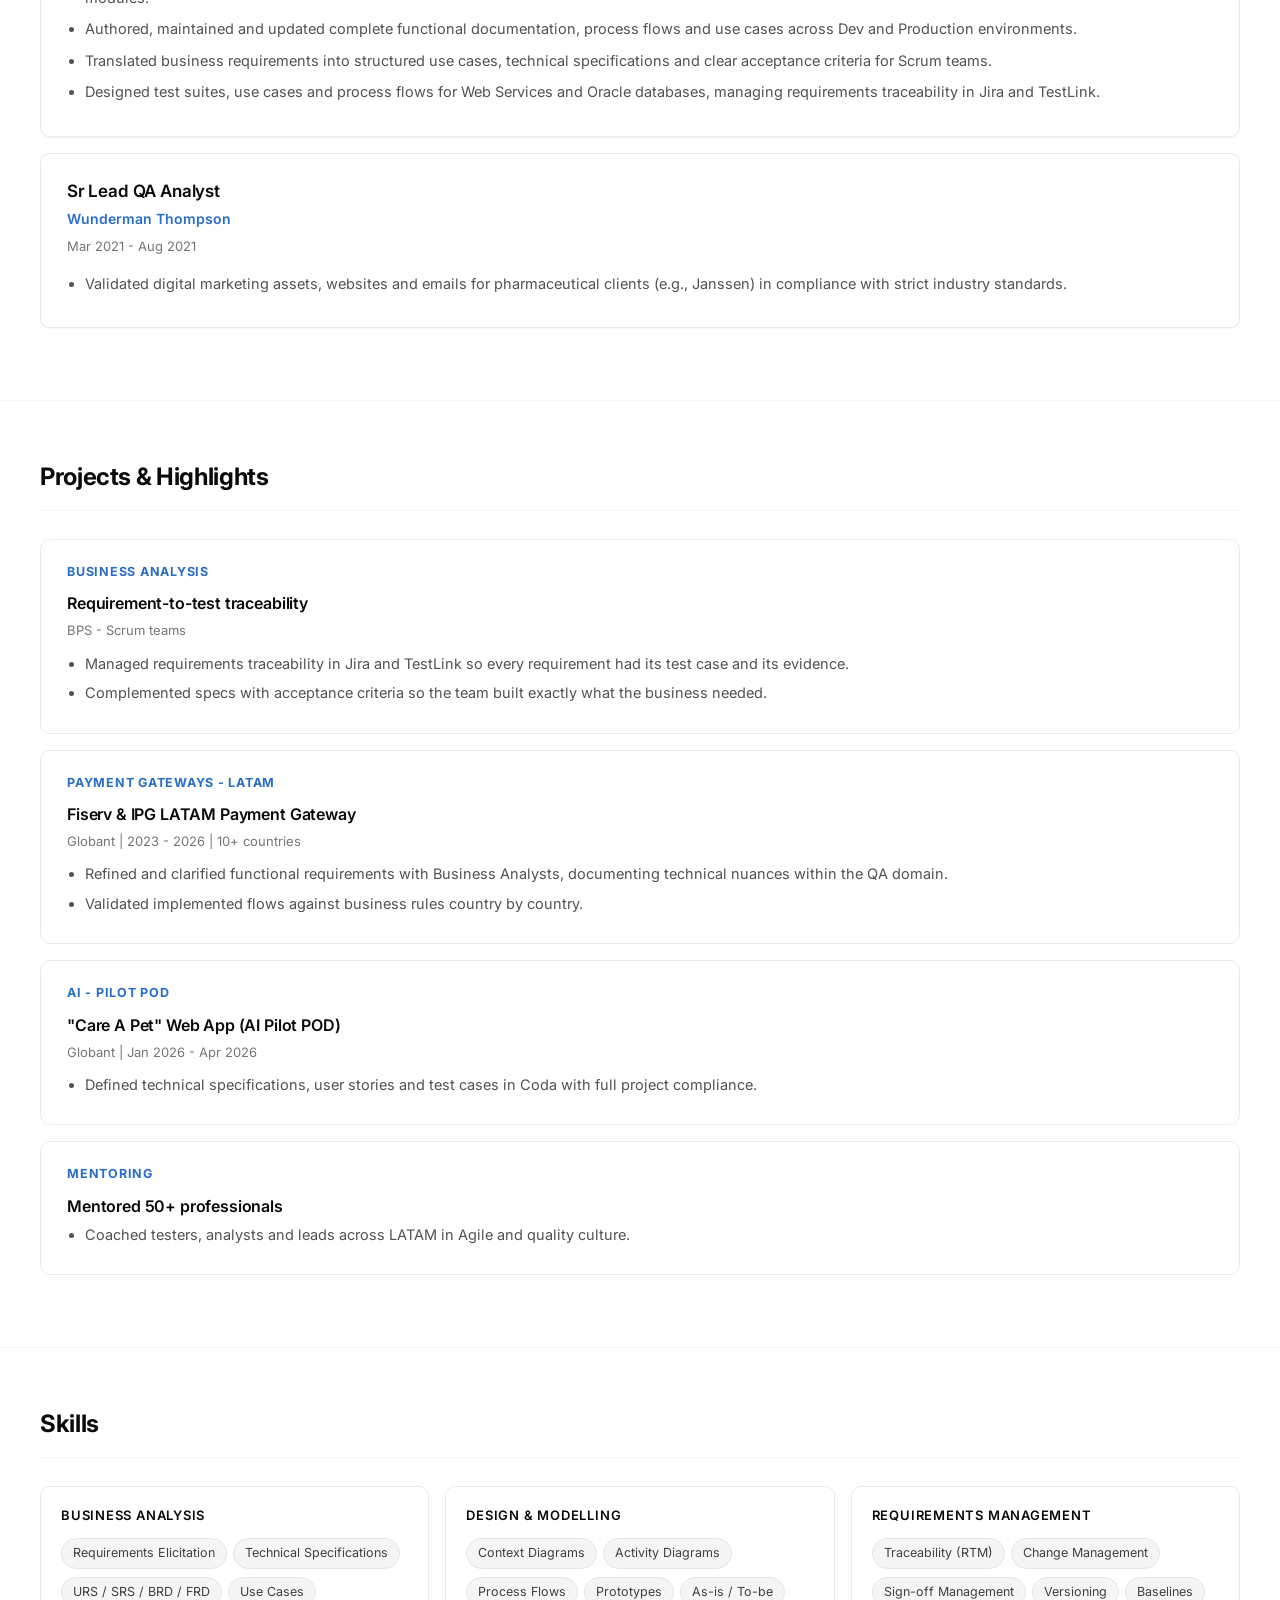
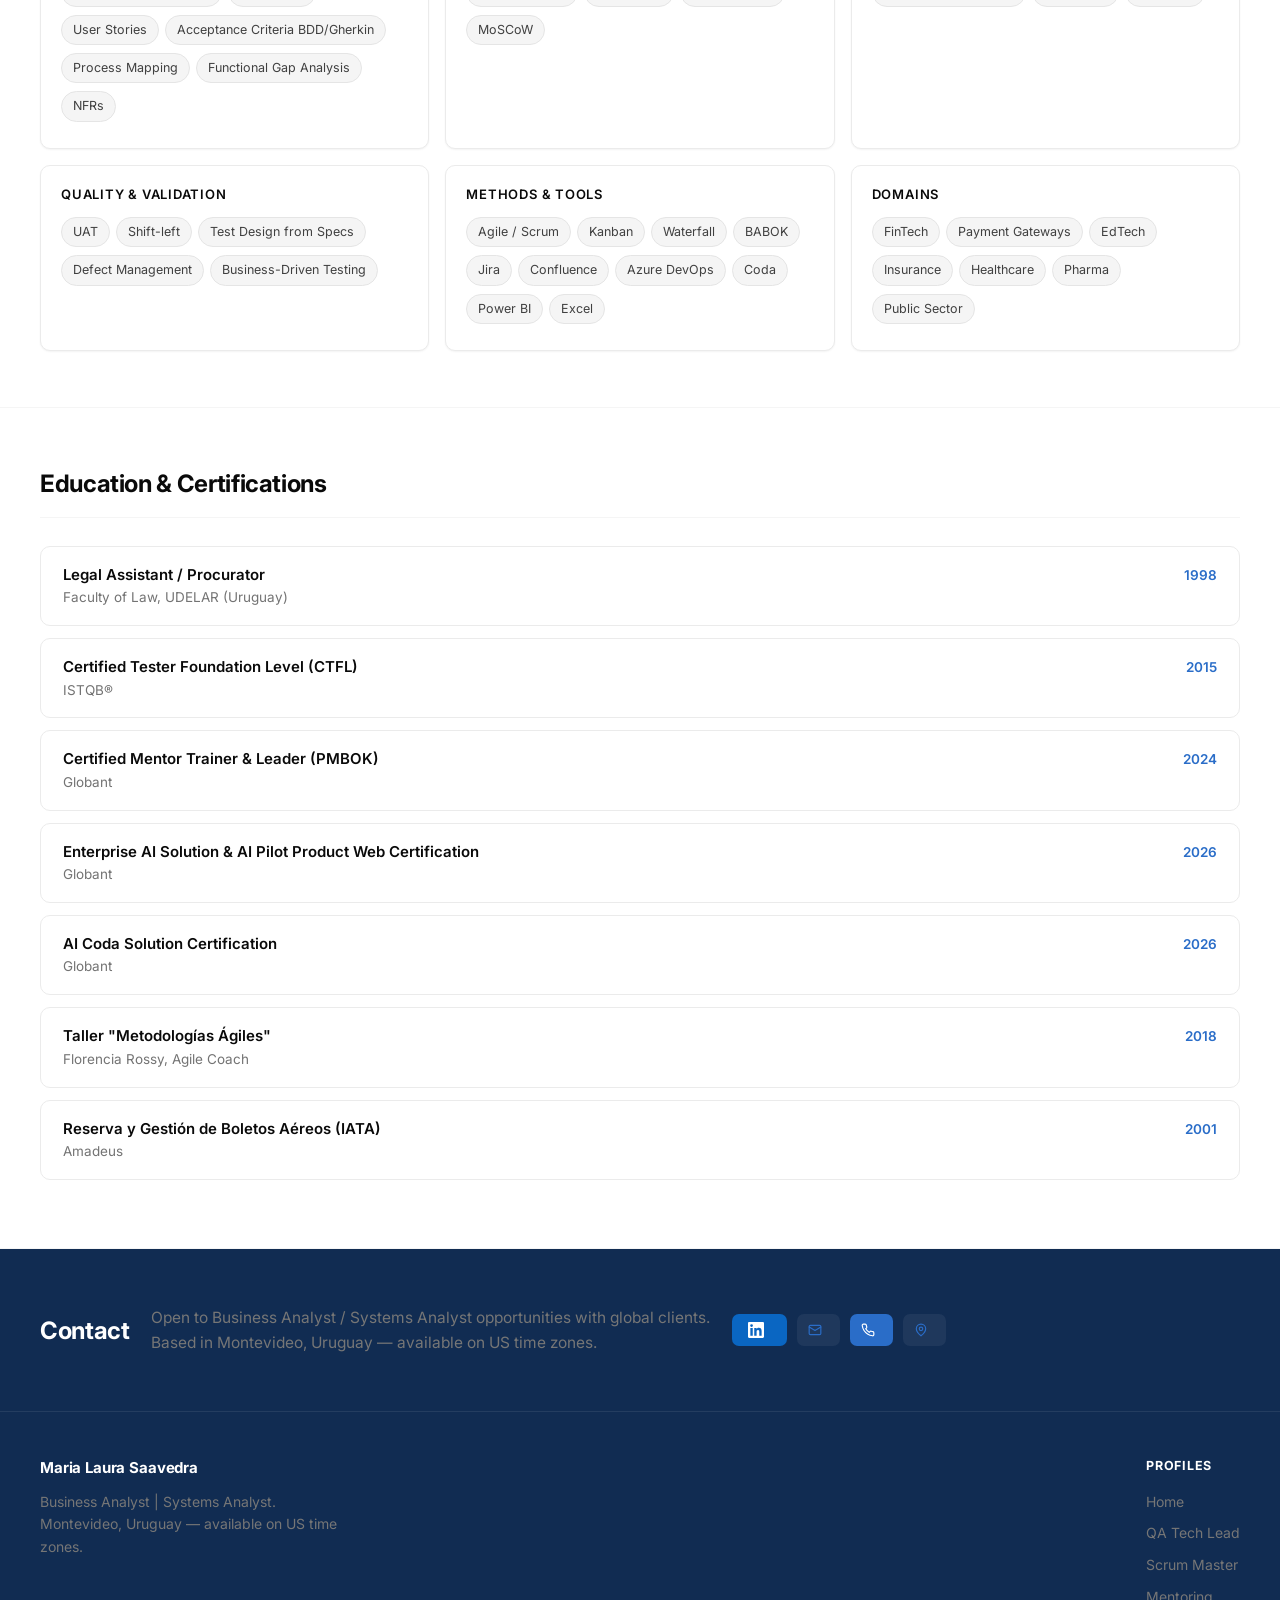
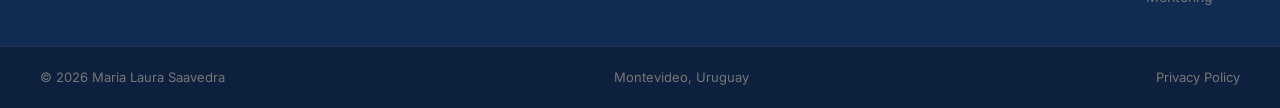
==== commit a4112f9a: "Header LS+nombre 2 lineas, ubicacion hero, sin linea nav - estilo John (06/09)" ====
--- a/ba.html
+++ b/ba.html
@@ -265,6 +265,8 @@
       <a href="qa-lead.html"><span class="en">QA Tech Lead</span><span class="es">QA Tech Lead</span></a>
       <a href="scrum-master.html"><span class="en">Scrum Master</span><span class="es">Scrum Master</span></a>
       <a href="mentoring.html"><span class="en">Mentoring</span><span class="es">Mentoría</span></a>
+    </div>
+  </div>
     </div>
   </div>
   <div class="footer-bottom">
@@ -298,6 +300,5 @@
     <a href="mentoring.html"><span class="en">Mentoring</span><span class="es">Mentoría</span></a>
   </div>
 </nav>
-<script src="anti-copy.js"></script>
 </body>
 </html>
--- a/styles.css
+++ b/styles.css
@@ -12,9 +12,15 @@
   --ink-10: #f5f5f5;
   --ink-5: #fafafa;
   --white: #ffffff;
-  --accent: #0055ff;
-  --accent-hover: #0044dd;
-  --max-width: 880px;
+  --accent: #2a6dc8;
+  --accent-hover: #1f5eaf;
+  --navy: #112c52;
+  --panel: #f1f2f6;
+  --grad-ls-a: #7c3aed;
+  --grad-ls-b: #4f46e5;
+  --grad-ls-a-light: #c084fc;
+  --grad-ls-b-light: #818cf8;
+  --max-width: 1550px;
   --radius: 10px;
   --shadow-sm: 0 1px 2px 0 rgb(0 0 0 / 0.05);
   --shadow-md: 0 4px 6px -1px rgb(0 0 0 / 0.06);
@@ -31,13 +37,7 @@
   color: var(--ink-80);
   background: var(--white);
   min-height: 100vh;
-  -webkit-user-select: none;
-  -moz-user-select: none;
-  -ms-user-select: none;
-  user-select: none;
-}
-img { -webkit-user-select: none; -moz-user-select: none; -ms-user-select: none; user-select: none; -webkit-user-drag: none; }
-.container, body:after { -webkit-touch-callout: none; }
+}
 .container { max-width: var(--max-width); margin: 0 auto; padding: 0 40px; }
 
 /* LANG TOGGLE */
@@ -48,8 +48,9 @@
 body.es .es-only { display: inline !important; }
 .es-only { display: none !important; }
 
-/* NAV */
-nav { position: sticky; top: 0; background: rgba(255,255,255,0.92); backdrop-filter: blur(8px); border-bottom: 1px solid var(--ink-10); z-index: 100; }
+/* NAV sobre franja azul navaz de Jhon */
+nav { position: sticky; top: 0; background: var(--navy, #112c52); z-index: 100; transition: background 0.3s ease; }
+.nav-scrolled nav { background: rgba(255,255,255,0.92); backdrop-filter: blur(8px); box-shadow: 0 1px 0 rgba(0,0,0,0.06); }
 nav .container { display: flex; align-items: center; justify-content: space-between; height: 64px; gap: 12px; }
 .logo { font-weight: 700; font-size: 15px; color: var(--ink); text-decoration: none; letter-spacing: -0.01em; }
 .logo:hover { color: var(--accent); }
@@ -186,7 +187,7 @@
 .edu .date { color: var(--accent); font-weight: 600; font-size: 13.5px; white-space: nowrap; }
 
 /* CONTACT */
-.contact { background: var(--ink); color: var(--ink-30); }
+.contact { background: var(--navy); color: var(--ink-30); }
 .contact h2 { color: var(--white); border-bottom-color: rgba(255, 255, 255, 0.08); }
 .contact-info h2 { margin: 0; padding: 0; border: none; white-space: nowrap; }
 .contact p { color: var(--ink-40); font-size: 15.5px; }
@@ -220,8 +221,8 @@
 .landing-hero .hero-proof { justify-content: center; }
 .cards { display: grid; grid-template-columns: 1fr 1fr; gap: 24px; padding: 40px 0 20px; }
 .profile-card {
-  background: var(--white);
-  border: 1px solid var(--ink-15);
+  background: var(--panel);
+  border: 1px solid transparent;
   border-radius: 12px;
   padding: 34px 30px;
   text-decoration: none;
@@ -236,7 +237,7 @@
 .profile-card .go { color: var(--ink); font-weight: 600; font-size: 14.5px; margin-top: 18px; display: inline-block; transition: color var(--transition-fast); }
 .profile-card:hover .go { color: var(--accent); }
 
-footer { border-top: 1px solid rgba(255, 255, 255, 0.08); background: var(--ink); color: var(--ink-40); font-size: 13.5px; }
+footer { border-top: 1px solid rgba(255, 255, 255, 0.08); background: var(--navy); color: var(--ink-40); font-size: 13.5px; }
 .footer-grid { max-width: var(--max-width); margin: 0 auto; padding: 44px 40px 28px; display: flex; justify-content: space-between; gap: 36px; align-items: flex-start; }
 .footer-brand { flex: 1; max-width: 460px; }
 .footer-col { flex: 0 0 auto; }
@@ -245,10 +246,11 @@
 .footer-col-heading { display: block; font-size: 12.5px; font-weight: 700; text-transform: uppercase; letter-spacing: 0.06em; color: var(--white); margin-bottom: 14px; }
 .footer-col a { display: block; color: var(--ink-40); text-decoration: none; font-size: 14px; margin-bottom: 9px; transition: color var(--transition-fast); }
 .footer-col a:hover { color: var(--accent); }
-.footer-bottom { border-top: 1px solid rgba(255, 255, 255, 0.08); background: #000000; padding: 20px 40px; text-align: center; }
+.footer-bottom { border-top: 1px solid rgba(255, 255, 255, 0.08); background: rgba(0, 0, 0, 0.25); padding: 20px 40px; text-align: center; }
 .footer-bottom-inner { max-width: var(--max-width); margin: 0 auto; display: flex; justify-content: space-between; align-items: center; gap: 12px; flex-wrap: wrap; font-size: 13px; color: var(--ink-40); }
 .footer-bottom-links a { color: var(--ink-40); text-decoration: none; margin-left: 18px; transition: color var(--transition-fast); }
 .footer-bottom-links a:hover { color: var(--white); }
+.visit-count { opacity: 0.85; font-weight: 600; letter-spacing: 0.02em; }
 
 /* FLOAT NAV */
 .float-nav {
@@ -318,3 +320,158 @@
   .footer-grid { grid-template-columns: 1fr; gap: 24px; }
   .footer-bottom-inner { justify-content: center; }
 }
+
+/* BRAND HEADER (rediseno 04/09, estilo johnkavanagh) */
+.nav-row { display: flex; align-items: center; justify-content: space-between; gap: 16px; height: 72px; max-width: 1550px; margin: 0 auto; padding: 0 40px; transition: height 0.5s cubic-bezier(0.645, 0.045, 0.355, 1); }
+@media (min-width: 992px) { .nav-row { height: 106px; } }
+.nav-scrolled .nav-row { height: 46px; }
+.brand { display: inline-flex; align-items: center; }
+  .brand-logo { font-family: 'Open Sans', Inter, sans-serif; font-weight: 700; font-size: 24px; color: transparent; line-height: 1.14; white-space: nowrap; transition: color 0.3s ease;
+  background: linear-gradient(135deg, var(--grad-ls-a-light), var(--grad-ls-b-light));
+  -webkit-background-clip: text; background-clip: text;
+  -webkit-text-fill-color: transparent; }
+  .brand-name { font-family: 'Open Sans', Inter, sans-serif; font-weight: 700; font-size: 12px; color: var(--white); margin-left: 10px; letter-spacing: 0.02em; line-height: 1; white-space: nowrap; transition: color 0.3s ease; }
+  .brand-name-last { font-size: 16px; }
+  .nav-scrolled .brand-name-last { font-size: 12px; }
+  .nav-scrolled .brand-name { color: var(--ink, #0a0a0a); }
+.nav-scrolled .brand-logo { background: linear-gradient(135deg, var(--grad-ls-a), var(--grad-ls-b)); -webkit-text-fill-color: transparent; color: transparent; }
+.nav-scrolled .brand-br { display: none; }
+.nav-right { position: relative; display: flex; align-items: center; }
+.menu-btn {
+  background: none; border: none; cursor: pointer;
+  width: 32px; height: 32px; padding: 0;
+  display: inline-flex; align-items: center; justify-content: center;
+  color: var(--white); border-radius: 6px;
+  transition: color 0.3s ease, background var(--transition-fast), transform 0.2s;
+}
+.nav-scrolled .menu-btn { color: var(--ink); }
+.menu-btn:hover { color: var(--accent); background: var(--ink-10); transform: scale(1.05); }
+.menu-btn-inner {
+  display: grid;
+  grid-template-columns: repeat(3, minmax(0, 1fr));
+  grid-template-rows: repeat(3, minmax(0, 1fr));
+  gap: 5px;
+  width: 18px; height: 18px;
+}
+.menu-btn-inner .dot { width: 3px; height: 3px; border-radius: 1.5px; background: currentColor; margin: auto; }
+.menu-panel {
+  display: none;
+  flex-direction: column;
+  gap: 2px;
+  position: absolute;
+  right: 0;
+  top: calc(100% + 12px);
+  min-width: 240px;
+  background: var(--white);
+  border: 1px solid var(--ink-15);
+  border-radius: 10px;
+  box-shadow: var(--shadow-lg);
+  padding: 8px;
+}
+.menu-panel.open { display: flex; }
+.menu-panel a {
+  color: var(--ink-80); text-decoration: none; font-size: 12px; font-weight: 600;
+  text-transform: uppercase; letter-spacing: 0.16em;
+  padding: 11px 14px; border-radius: 6px; white-space: nowrap;
+  transition: background var(--transition-fast), color var(--transition-fast);
+}
+.menu-panel a:hover { background: var(--ink-10); color: var(--accent); }
+a { color: inherit; text-decoration: none; }
+
+/* DESKTOP: links del menu visibles en linea (formato Jhon, >=992px) */
+@media (min-width: 992px) {
+  .menu-btn { display: none; }
+  .menu-panel {
+    display: flex;
+    position: static;
+    flex-direction: row;
+    align-items: center;
+    background: transparent;
+    border: none;
+    box-shadow: none;
+    padding: 0;
+    gap: 40px;
+  }
+  .menu-panel a {
+    position: relative;
+    background: none;
+    border-radius: 0;
+    padding: 13px 0;
+    white-space: nowrap;
+    color: rgba(255, 255, 255, 0.95);
+  }
+  .menu-panel a::after {
+    content: "";
+    position: absolute;
+    left: 0; right: 0; bottom: 8px;
+    height: 1px;
+    background: #2a6dc8;
+    width: 0;
+    opacity: 0.9;
+    transition: width 0.2s;
+  }
+  .menu-panel a:hover { background: none; color: var(--white); }
+  .menu-panel a:hover::after { width: 100%; }
+  .nav-scrolled .menu-panel a { color: var(--ink-80); }
+  .nav-scrolled .menu-panel a:hover { color: var(--accent); }
+  .nav-scrolled .menu-panel a::after { background: var(--accent); }
+}
+
+/* FRANJAS (estructura 04/09) */
+/* ---- BANDA EVIDENCIA (borrador v1) ---- */
+.evidence-band { background: var(--panel, #f1f2f6); padding: 90px 0; border-top: 1px solid rgba(17, 44, 82, 0.08); }
+.evidence-grid { display: grid; grid-template-columns: 1.15fr 0.85fr; gap: 56px; align-items: center; }
+.evidence-kicker { display: block; font-family: 'Inconsolata', monospace; font-size: 14px; font-weight: 700; text-transform: uppercase; letter-spacing: 0.06em; color: var(--accent, #2a6dc8); }
+.evidence-text h2 { font-size: clamp(24px, 3vw, 34px); line-height: 1.2; color: var(--ink, #0a0a0a); margin: 14px 0 18px; letter-spacing: -0.015em; }
+.evidence-text p { font-size: 16px; line-height: 1.7; color: var(--ink-50, #4a4a4a); max-width: 560px; }
+.evidence-link { display: inline-block; margin-top: 22px; font-weight: 700; font-size: 14px; letter-spacing: 0.04em; color: var(--accent, #2a6dc8); text-transform: uppercase; }
+.evidence-data { display: grid; gap: 16px; }
+.evidence-item { background: #fff; border: 1px solid rgba(17, 44, 82, 0.12); border-radius: 12px; padding: 22px 24px; box-shadow: 0 4px 14px rgba(17, 44, 82, 0.06); }
+.evidence-item .evidence-num { display: block; font-family: 'Inconsolata', monospace; font-size: 26px; font-weight: 800; color: var(--ink, #0a0a0a); line-height: 1.1; }
+.evidence-item .evidence-label { display: block; margin-top: 6px; font-size: 13px; line-height: 1.5; color: var(--ink-50, #4a4a4a); }
+.evidence-item .evidence-num.es, .evidence-item .evidence-label.es { display: none; }
+@media (max-width: 760px) { .evidence-grid { grid-template-columns: 1fr; gap: 32px; } .evidence-band { padding: 64px 0; } }
+.cards-band .cards { grid-template-columns: repeat(4, 1fr); gap: 14px; }
+.hero-band { background: var(--navy, #112c52); color: var(--white); padding: 80px 0 96px; }
+.hero-band h1 { color: var(--white); font-family: 'Open Sans', Inter, sans-serif; font-weight: 700; font-size: clamp(40px, 6vw, 64px); letter-spacing: -0.02em; line-height: 1.12; }
+.hero-band .hero-title { color: var(--accent, #2a6dc8); font-family: 'Inconsolata', monospace; font-weight: 800; text-transform: uppercase; letter-spacing: 0.03em; font-size: clamp(18px, 3.1vw, 34px); margin: 22px 0 0; white-space: nowrap; }
+.hero-grid { display: grid; grid-template-columns: 1.1fr 0.9fr; gap: 56px; align-items: center; }
+.hero-copy { text-align: left; }
+.hero-band p { color: rgba(255, 255, 255, 0.85); max-width: 760px; margin: 18px 0 0; font-size: 17px; line-height: 1.7; text-indent: 40px; }
+.hero-band .hero-proof { display: flex; justify-content: flex-end; margin-top: 26px; }
+.hero-band .hero-proof-social { display: flex; align-items: center; gap: 18px; }
+.hero-band .hero-proof-social a { color: var(--white); display: inline-flex; align-items: center; gap: 7px; text-decoration: none; }
+.hero-band .hero-proof-social .loc-text { font-size: 12px; font-weight: 600; letter-spacing: 0.02em; }
+.hero-band .hero-proof-social a:hover { color: rgba(255, 255, 255, 0.7); }
+.hero-side { display: flex; }
+.hero-box { position: relative; width: 100%; border-radius: 18px; overflow: hidden; min-height: 420px; box-shadow: 0 18px 40px rgba(0, 0, 0, 0.35); }
+.hero-box-layer { position: absolute; inset: 0; opacity: 0; animation: heroXfade 18s infinite; }
+.hero-box-layer.hb-a { background: linear-gradient(135deg, #4a8feb, #2a6dc8 55%, #112c52); animation-delay: 0s; }
+.hero-box-layer.hb-b { background: linear-gradient(135deg, #112c52, #3b82f6); animation-delay: 6s; }
+.hero-box-layer.hb-c { background: linear-gradient(135deg, #1f5eaf, #7db4f2, #112c52); animation-delay: 12s; }
+@keyframes heroXfade { 0%, 5% { opacity: 0; } 15%, 33% { opacity: 1; } 45%, 100% { opacity: 0; } }
+.hero-box-inner { position: relative; padding: 34px 30px; min-height: 420px; display: flex; flex-direction: column; justify-content: flex-end; gap: 10px; }
+.hero-box-kicker { font-family: 'Inconsolata', monospace; font-size: 13px; font-weight: 700; text-transform: uppercase; letter-spacing: 0.08em; color: rgba(255, 255, 255, 0.85); }
+.hero-box-link { display: inline-block; font-weight: 700; font-size: 18px; color: #fff; text-decoration: none; letter-spacing: 0.01em; }
+.hero-box-link:hover { color: #d7e6fb; }
+@media (max-width: 860px) {
+  .hero-grid { grid-template-columns: 1fr; gap: 40px; }
+  .hero-side { justify-content: flex-start; }
+  .hero-box { max-width: none; min-height: 300px; }
+  .hero-box-inner { min-height: 300px; }
+}
+@media (max-width: 960px) {
+  .hero-grid { grid-template-columns: 1fr 1fr; gap: 32px; }
+}
+.brand-band { background: var(--navy, #112c52); color: var(--white); text-align: center; padding: 72px 0; }
+.brand-band h2 { color: var(--white); }
+.brand-band p { color: rgba(255, 255, 255, 0.85); font-size: 17px; margin: 14px 0 0; }
+@media (max-width: 1080px) {
+  .cards-band .cards { grid-template-columns: 1fr 1fr; }
+}
+@media (max-width: 760px) {
+  .hero-band { padding: 64px 0 56px; }
+  .brand-band { padding: 48px 0; }
+  .cards-band { padding: 40px 0; }
+  .cards-band .cards { grid-template-columns: 1fr; }
+}
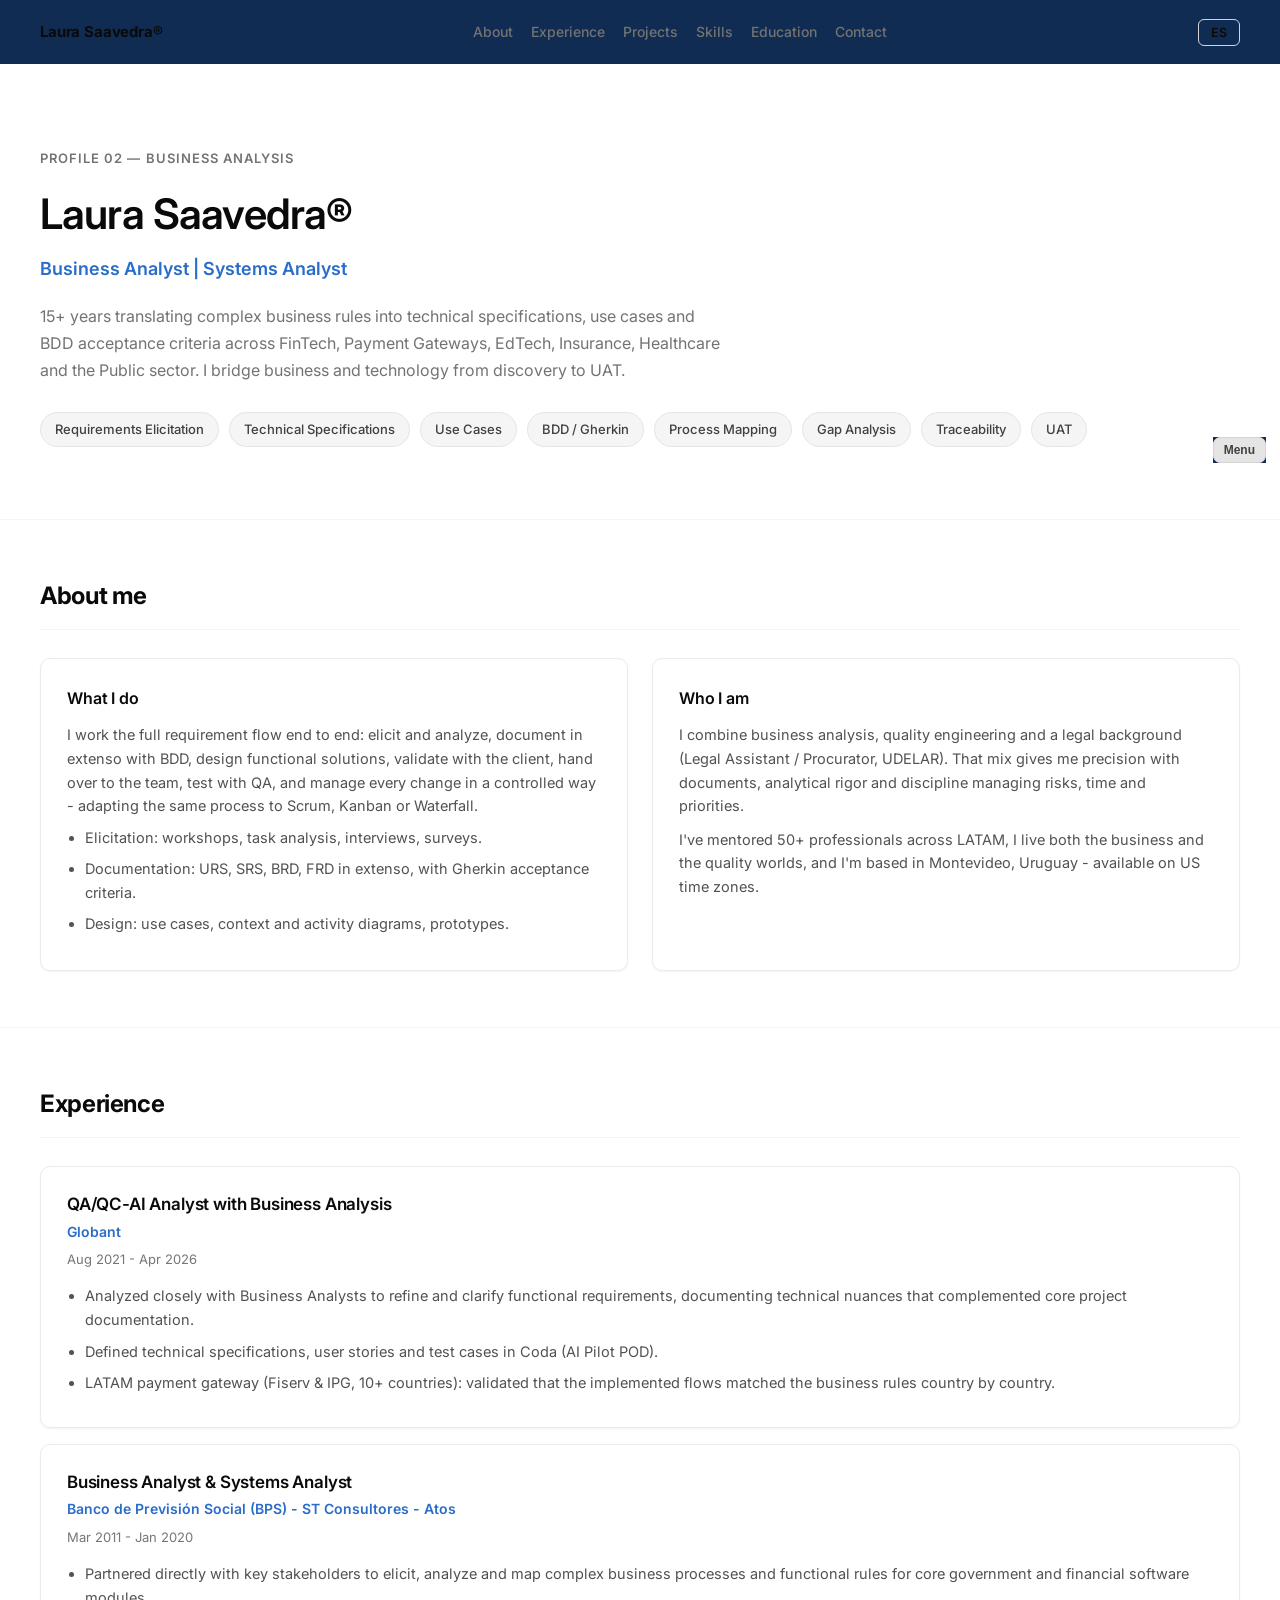
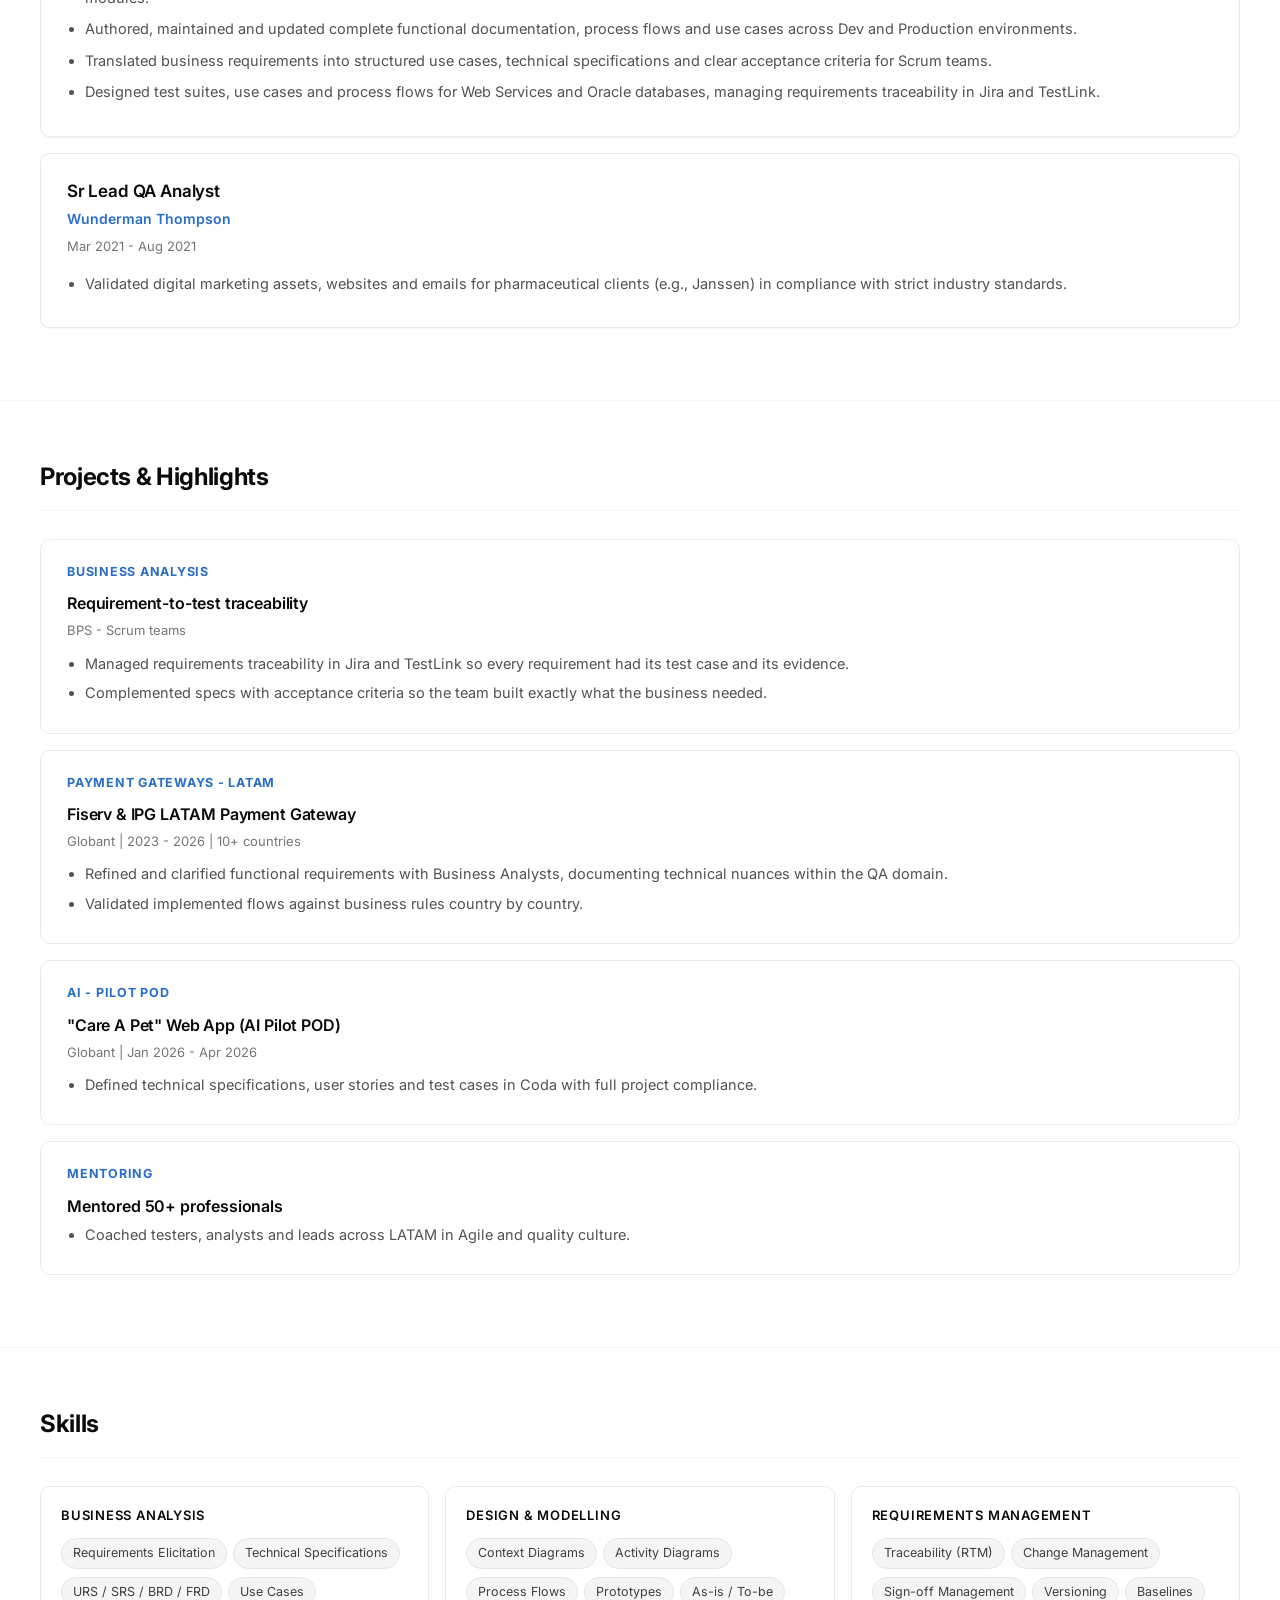
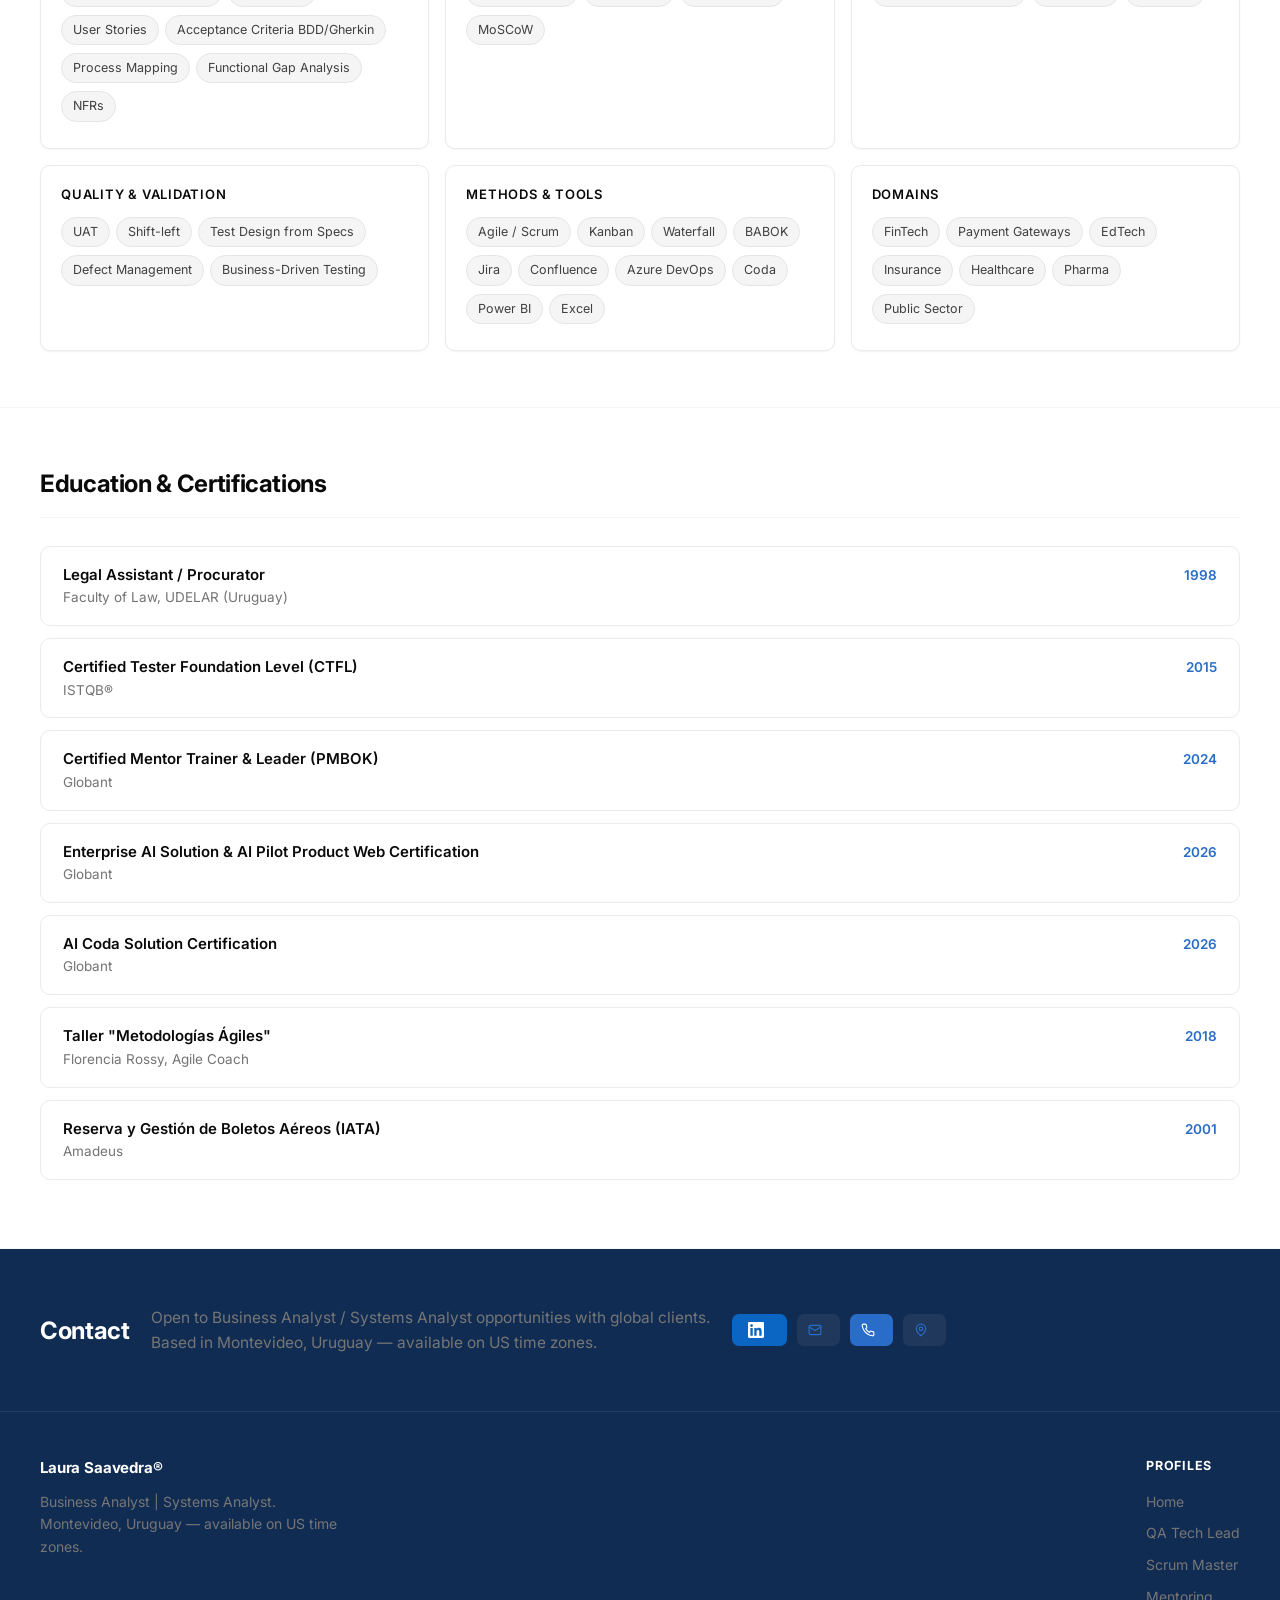
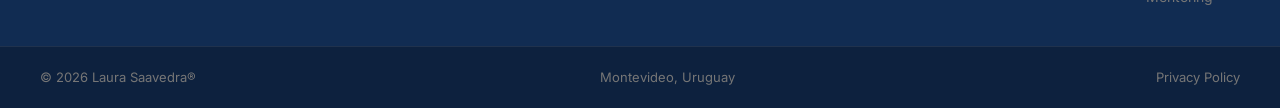
==== commit 517874f1: "Nuevo rol portada (AI QA Consultant | Business Analyst | Mentor), nombre/marca Laura Saavedra(R), lo" ====
--- a/ba.html
+++ b/ba.html
@@ -3,7 +3,7 @@
 <head>
 <meta charset="UTF-8">
 <meta name="viewport" content="width=device-width, initial-scale=1.0">
-<title>Maria Laura Saavedra - Business Analyst</title>
+<title>Laura Saavedra® - Business Analyst</title>
 <meta name="description" content="Business Analyst &amp; Systems Analyst with 15+ years. Requirements elicitation, technical specifications, use cases, BDD acceptance criteria, process mapping. FinTech, insurance, public sector.">
 <link rel="preconnect" href="https://fonts.googleapis.com">
 <link rel="preconnect" href="https://fonts.gstatic.com" crossorigin>
@@ -14,7 +14,7 @@
 
 <nav>
   <div class="container">
-    <a class="logo" href="index.html">Maria Laura Saavedra</a>
+    <a class="logo" href="index.html">Laura Saavedra®</a>
     <div class="nav-links">
       <a href="#about"><span class="en">About</span><span class="es">Sobre mí</span></a>
       <a href="#experience"><span class="en">Experience</span><span class="es">Experiencia</span></a>
@@ -31,7 +31,7 @@
   <div class="container">
     <span class="hero-label en">Profile 02 &mdash; Business Analysis</span>
     <span class="hero-label es">Perfil 02 &mdash; Análisis de Negocio</span>
-    <h1>Maria Laura Saavedra</h1>
+    <h1>Laura Saavedra®</h1>
     <div class="role">Business Analyst | Systems Analyst</div>
     <p class="en">15+ years translating complex business rules into technical specifications, use cases and BDD acceptance criteria across FinTech, Payment Gateways, EdTech, Insurance, Healthcare and the Public sector. I bridge business and technology from discovery to UAT.</p>
     <p class="es">15+ años traduciendo reglas de negocio complejas en especificaciones técnicas, casos de uso y criterios de aceptación BDD en FinTech, Pasarelas de Pago, EdTech, Seguros, Salud y Sector Público. Soy el puente entre el negocio y la tecnología, del discovery a la UAT.</p>
@@ -256,7 +256,7 @@
 <footer>
   <div class="footer-grid">
     <div class="footer-brand">
-      <div class="footer-logo">Maria Laura Saavedra</div>
+      <div class="footer-logo">Laura Saavedra®</div>
       <p class="footer-desc">Business Analyst | Systems Analyst.<br>Montevideo, Uruguay &mdash; available on US time zones.</p>
     </div>
     <div class="footer-col">
@@ -271,7 +271,7 @@
   </div>
   <div class="footer-bottom">
     <div class="footer-bottom-inner">
-      <span>&copy; <span id="year"></span> Maria Laura Saavedra</span>
+      <span>&copy; <span id="year"></span> Laura Saavedra®</span>
       <span>Montevideo, Uruguay</span>
       <div class="footer-bottom-links">
         <a href="privacy.html"><span class="en">Privacy Policy</span><span class="es">Política de privacidad</span></a>
--- a/styles.css
+++ b/styles.css
@@ -50,7 +50,7 @@
 
 /* NAV sobre franja azul navaz de Jhon */
 nav { position: sticky; top: 0; background: var(--navy, #112c52); z-index: 100; transition: background 0.3s ease; }
-.nav-scrolled nav { background: rgba(255,255,255,0.92); backdrop-filter: blur(8px); box-shadow: 0 1px 0 rgba(0,0,0,0.06); }
+.nav-scrolled nav { background: var(--navy, #112c52); }
 nav .container { display: flex; align-items: center; justify-content: space-between; height: 64px; gap: 12px; }
 .logo { font-weight: 700; font-size: 15px; color: var(--ink); text-decoration: none; letter-spacing: -0.01em; }
 .logo:hover { color: var(--accent); }
@@ -326,14 +326,16 @@
 @media (min-width: 992px) { .nav-row { height: 106px; } }
 .nav-scrolled .nav-row { height: 46px; }
 .brand { display: inline-flex; align-items: center; }
+  .brand-logo-img { height: 34px; width: auto; max-width: 120px; object-fit: contain; border-radius: 6px; transition: height 0.3s ease; }
+  .nav-scrolled .brand-logo-img { height: 26px; }
   .brand-logo { font-family: 'Open Sans', Inter, sans-serif; font-weight: 700; font-size: 24px; color: transparent; line-height: 1.14; white-space: nowrap; transition: color 0.3s ease;
   background: linear-gradient(135deg, var(--grad-ls-a-light), var(--grad-ls-b-light));
   -webkit-background-clip: text; background-clip: text;
   -webkit-text-fill-color: transparent; }
   .brand-name { font-family: 'Open Sans', Inter, sans-serif; font-weight: 700; font-size: 12px; color: var(--white); margin-left: 10px; letter-spacing: 0.02em; line-height: 1; white-space: nowrap; transition: color 0.3s ease; }
   .brand-name-last { font-size: 16px; }
-  .nav-scrolled .brand-name-last { font-size: 12px; }
-  .nav-scrolled .brand-name { color: var(--ink, #0a0a0a); }
+  .nav-scrolled .brand-name-last { font-size: 14px; }
+  .nav-scrolled .brand-name { color: var(--white); }
 .nav-scrolled .brand-logo { background: linear-gradient(135deg, var(--grad-ls-a), var(--grad-ls-b)); -webkit-text-fill-color: transparent; color: transparent; }
 .nav-scrolled .brand-br { display: none; }
 .nav-right { position: relative; display: flex; align-items: center; }
@@ -344,7 +346,7 @@
   color: var(--white); border-radius: 6px;
   transition: color 0.3s ease, background var(--transition-fast), transform 0.2s;
 }
-.nav-scrolled .menu-btn { color: var(--ink); }
+.nav-scrolled .menu-btn { color: var(--white); }
 .menu-btn:hover { color: var(--accent); background: var(--ink-10); transform: scale(1.05); }
 .menu-btn-inner {
   display: grid;
